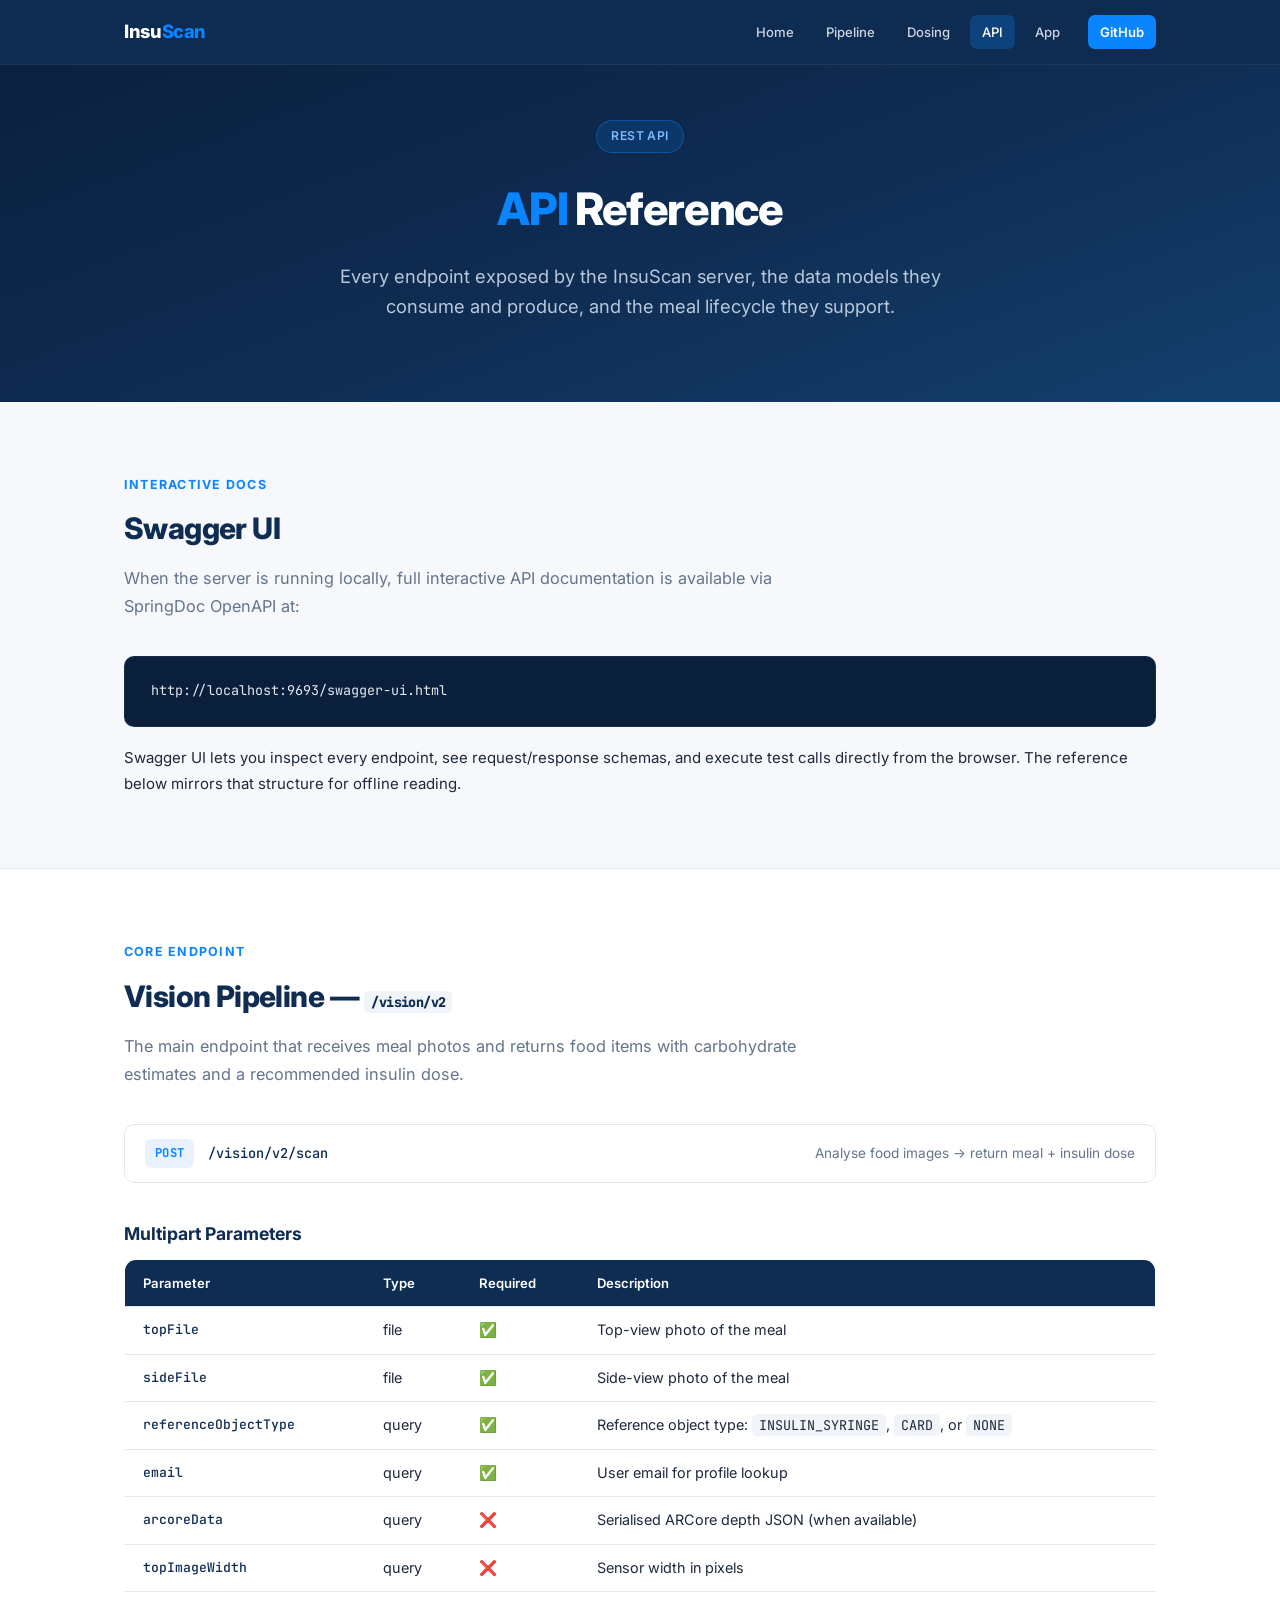
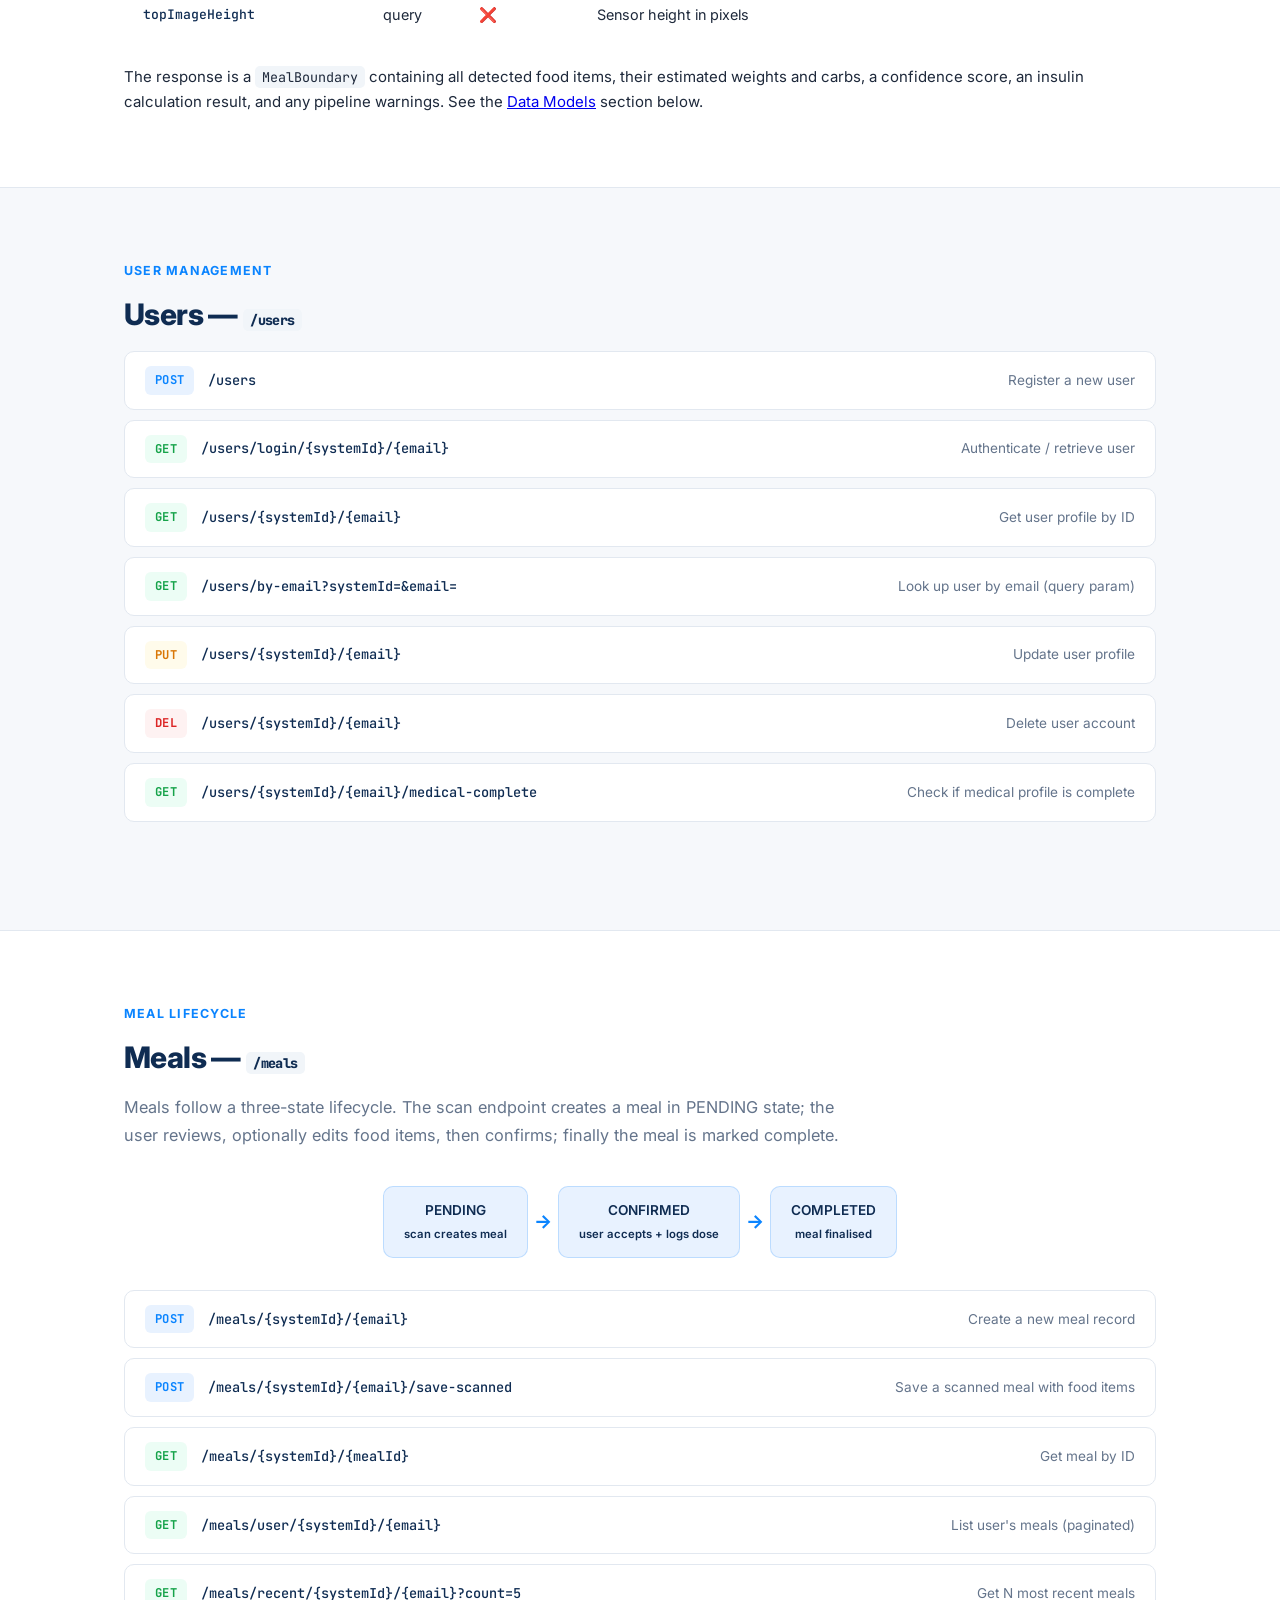
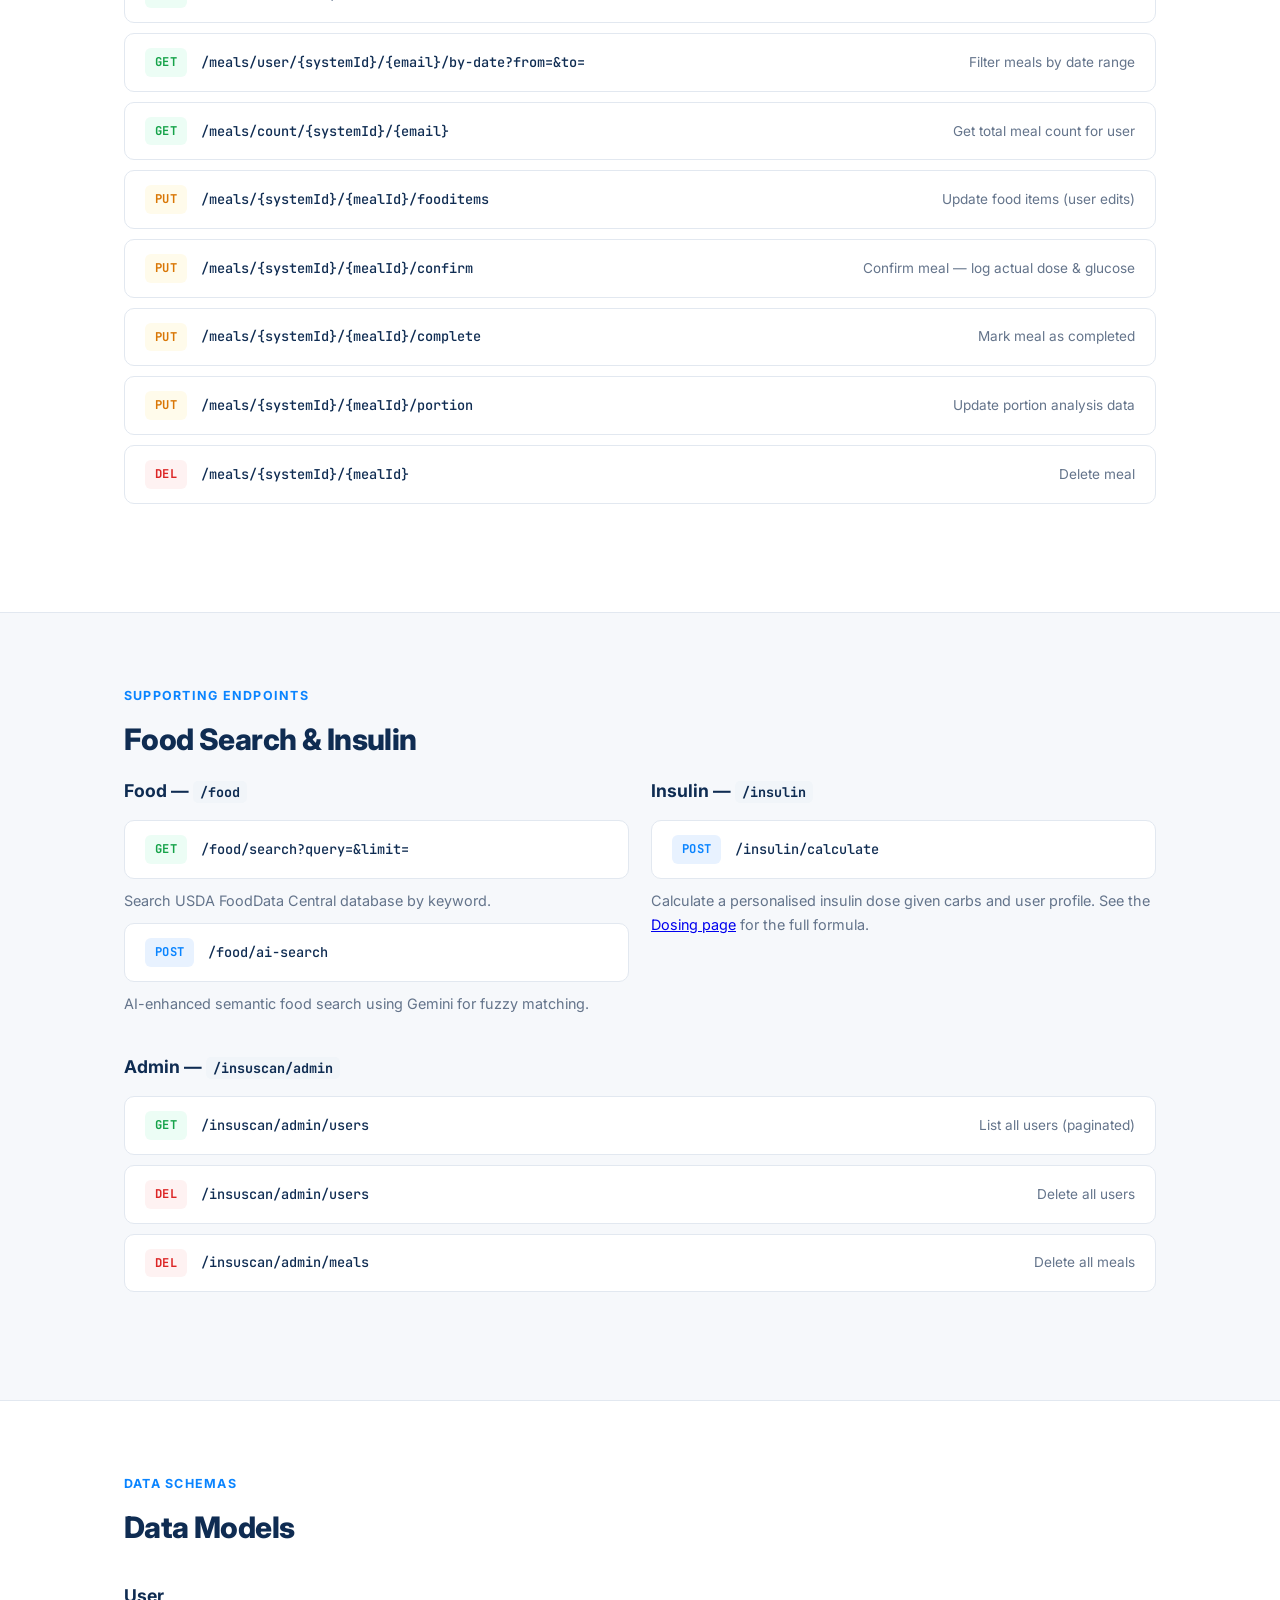
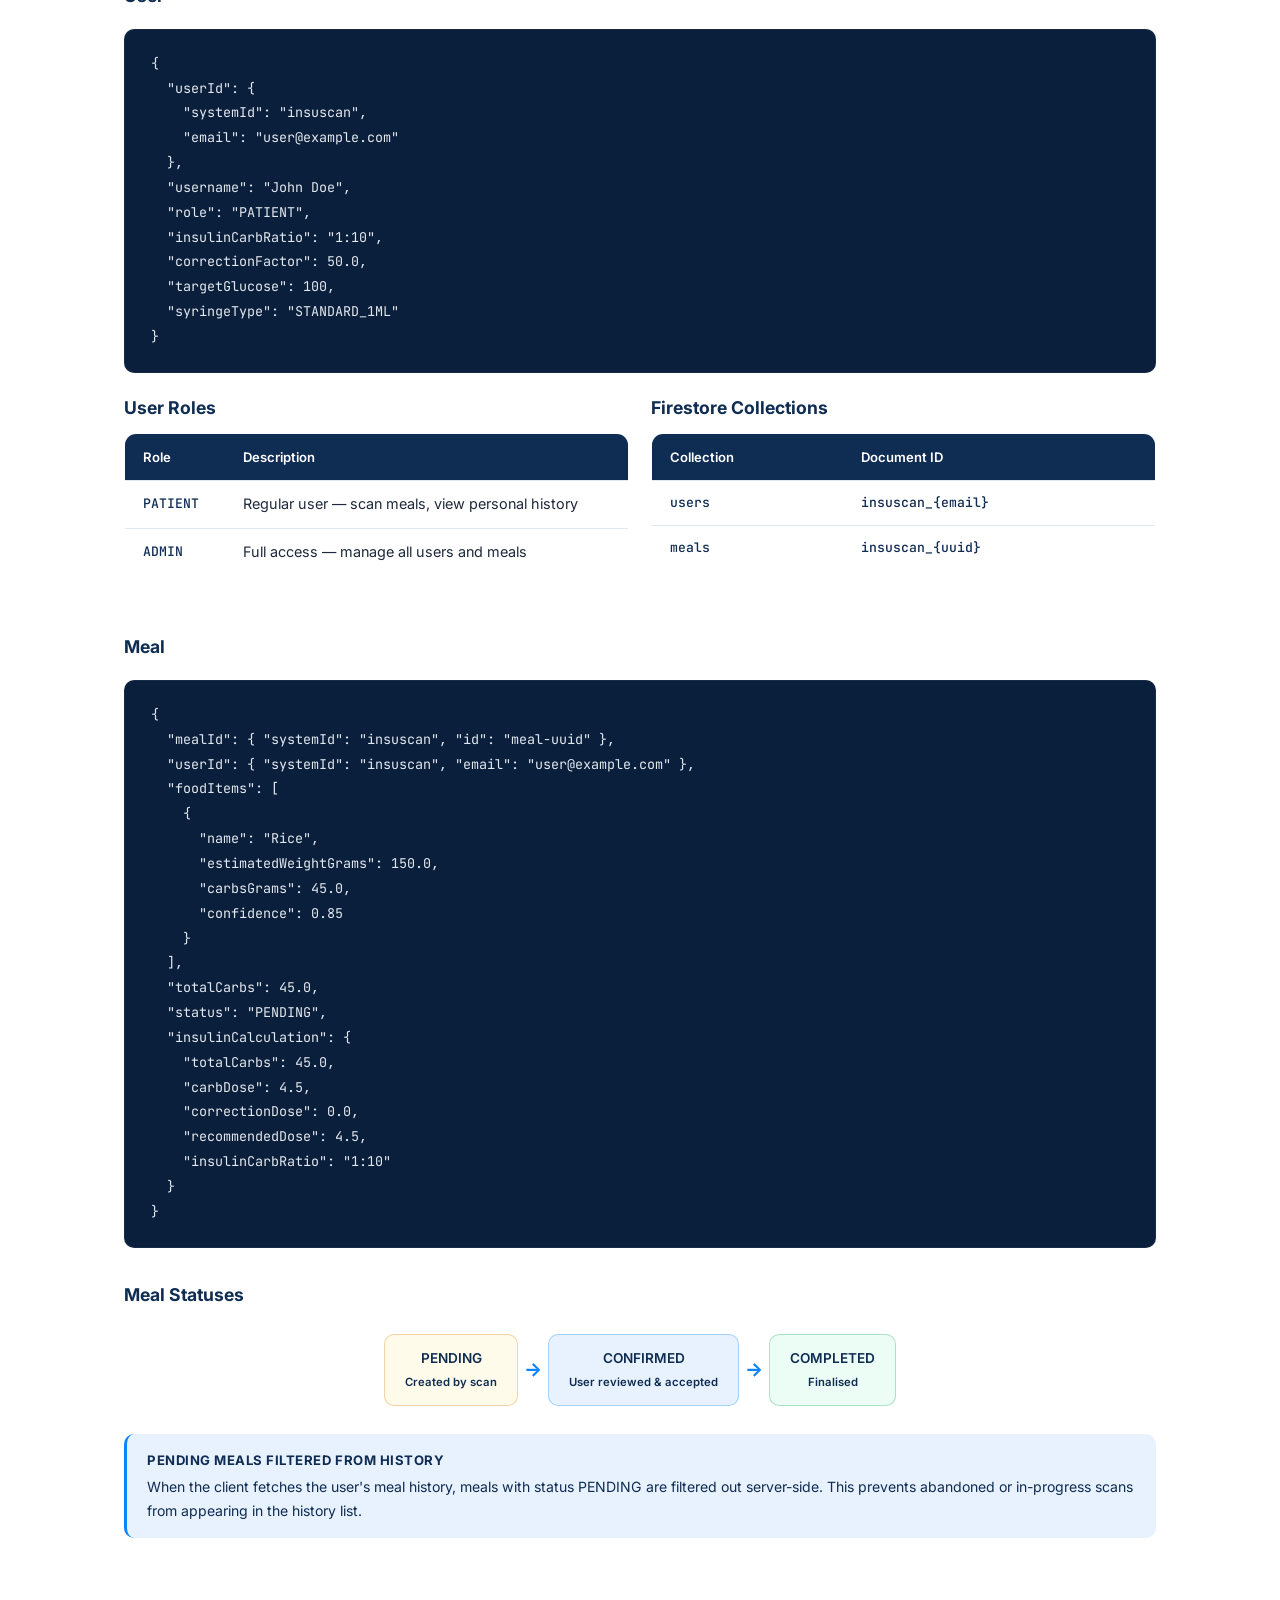
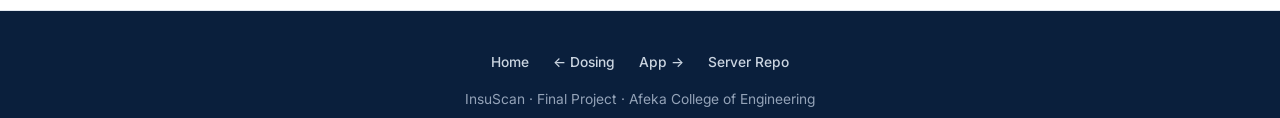
==== docs/api.html @ d66cf02f "Add files via upload" ====
<!DOCTYPE html>
<html lang="en">
<head>
<meta charset="UTF-8">
<meta name="viewport" content="width=device-width, initial-scale=1.0">
<title>API Reference — InsuScan Documentation</title>
<link rel="stylesheet" href="style.css">
</head>
<body>

<nav>
  <div class="nav-inner">
    <a class="brand" href="index.html">Insu<span>Scan</span></a>
    <div class="nav-links">
      <a href="index.html">Home</a>
      <a href="pipeline.html">Pipeline</a>
      <a href="insulin.html">Dosing</a>
      <a href="api.html" class="active">API</a>
      <a href="client.html">App</a>
      <a class="gh" href="https://github.com/NimiB2/insuscan-server" target="_blank">GitHub</a>
    </div>
  </div>
</nav>

<header class="page-header compact">
  <div class="container">
    <div class="badge">REST API</div>
    <h1><span>API</span> Reference</h1>
    <p class="tagline">Every endpoint exposed by the InsuScan server, the data models they consume and produce, and the meal lifecycle they support.</p>
  </div>
</header>

<!-- Interactive Docs -->
<section>
  <div class="container">
    <div class="section-label">Interactive Docs</div>
    <h2>Swagger UI</h2>
    <p class="section-intro">
      When the server is running locally, full interactive API documentation is available via SpringDoc OpenAPI at:
    </p>
    <pre><code>http://localhost:9693/swagger-ui.html</code></pre>
    <p style="margin-top:16px">
      Swagger UI lets you inspect every endpoint, see request/response schemas, and execute test calls directly from the browser. The reference below mirrors that structure for offline reading.
    </p>
  </div>
</section>

<!-- Vision Pipeline -->
<section class="alt">
  <div class="container">
    <div class="section-label">Core Endpoint</div>
    <h2>Vision Pipeline — <code>/vision/v2</code></h2>
    <p class="section-intro">
      The main endpoint that receives meal photos and returns food items with carbohydrate estimates and a recommended insulin dose.
    </p>

    <div class="endpoint-group">
      <div class="endpoint">
        <span class="method post">POST</span>
        <span class="path">/vision/v2/scan</span>
        <span class="desc">Analyse food images → return meal + insulin dose</span>
      </div>
    </div>

    <h3 style="margin-top:24px">Multipart Parameters</h3>
    <table>
      <tr><th>Parameter</th><th>Type</th><th>Required</th><th>Description</th></tr>
      <tr><td class="mono">topFile</td><td>file</td><td>✅</td><td>Top-view photo of the meal</td></tr>
      <tr><td class="mono">sideFile</td><td>file</td><td>✅</td><td>Side-view photo of the meal</td></tr>
      <tr><td class="mono">referenceObjectType</td><td>query</td><td>✅</td><td>Reference object type: <code>INSULIN_SYRINGE</code>, <code>CARD</code>, or <code>NONE</code></td></tr>
      <tr><td class="mono">email</td><td>query</td><td>✅</td><td>User email for profile lookup</td></tr>
      <tr><td class="mono">arcoreData</td><td>query</td><td>❌</td><td>Serialised ARCore depth JSON (when available)</td></tr>
      <tr><td class="mono">topImageWidth</td><td>query</td><td>❌</td><td>Sensor width in pixels</td></tr>
      <tr><td class="mono">topImageHeight</td><td>query</td><td>❌</td><td>Sensor height in pixels</td></tr>
    </table>

    <p style="margin-top:16px">
      The response is a <code>MealBoundary</code> containing all detected food items, their estimated weights and carbs, a confidence score, an insulin calculation result, and any pipeline warnings. See the <a href="#models">Data Models</a> section below.
    </p>
  </div>
</section>

<!-- Users -->
<section>
  <div class="container">
    <div class="section-label">User Management</div>
    <h2>Users — <code>/users</code></h2>

    <div class="endpoint-group">
      <div class="endpoint">
        <span class="method post">POST</span>
        <span class="path">/users</span>
        <span class="desc">Register a new user</span>
      </div>
      <div class="endpoint">
        <span class="method get">GET</span>
        <span class="path">/users/login/{systemId}/{email}</span>
        <span class="desc">Authenticate / retrieve user</span>
      </div>
      <div class="endpoint">
        <span class="method get">GET</span>
        <span class="path">/users/{systemId}/{email}</span>
        <span class="desc">Get user profile by ID</span>
      </div>
      <div class="endpoint">
        <span class="method get">GET</span>
        <span class="path">/users/by-email?systemId=&amp;email=</span>
        <span class="desc">Look up user by email (query param)</span>
      </div>
      <div class="endpoint">
        <span class="method put">PUT</span>
        <span class="path">/users/{systemId}/{email}</span>
        <span class="desc">Update user profile</span>
      </div>
      <div class="endpoint">
        <span class="method del">DEL</span>
        <span class="path">/users/{systemId}/{email}</span>
        <span class="desc">Delete user account</span>
      </div>
      <div class="endpoint">
        <span class="method get">GET</span>
        <span class="path">/users/{systemId}/{email}/medical-complete</span>
        <span class="desc">Check if medical profile is complete</span>
      </div>
    </div>
  </div>
</section>

<!-- Meals -->
<section class="alt">
  <div class="container">
    <div class="section-label">Meal Lifecycle</div>
    <h2>Meals — <code>/meals</code></h2>
    <p class="section-intro">
      Meals follow a three-state lifecycle. The scan endpoint creates a meal in PENDING state; the user reviews, optionally edits food items, then confirms; finally the meal is marked complete.
    </p>

    <div class="flow-steps" style="margin-bottom:32px">
      <div class="flow-step">PENDING<br><small>scan creates meal</small></div>
      <div class="flow-arrow">→</div>
      <div class="flow-step">CONFIRMED<br><small>user accepts + logs dose</small></div>
      <div class="flow-arrow">→</div>
      <div class="flow-step">COMPLETED<br><small>meal finalised</small></div>
    </div>

    <div class="endpoint-group">
      <div class="endpoint">
        <span class="method post">POST</span>
        <span class="path">/meals/{systemId}/{email}</span>
        <span class="desc">Create a new meal record</span>
      </div>
      <div class="endpoint">
        <span class="method post">POST</span>
        <span class="path">/meals/{systemId}/{email}/save-scanned</span>
        <span class="desc">Save a scanned meal with food items</span>
      </div>
      <div class="endpoint">
        <span class="method get">GET</span>
        <span class="path">/meals/{systemId}/{mealId}</span>
        <span class="desc">Get meal by ID</span>
      </div>
      <div class="endpoint">
        <span class="method get">GET</span>
        <span class="path">/meals/user/{systemId}/{email}</span>
        <span class="desc">List user's meals (paginated)</span>
      </div>
      <div class="endpoint">
        <span class="method get">GET</span>
        <span class="path">/meals/recent/{systemId}/{email}?count=5</span>
        <span class="desc">Get N most recent meals</span>
      </div>
      <div class="endpoint">
        <span class="method get">GET</span>
        <span class="path">/meals/user/{systemId}/{email}/by-date?from=&amp;to=</span>
        <span class="desc">Filter meals by date range</span>
      </div>
      <div class="endpoint">
        <span class="method get">GET</span>
        <span class="path">/meals/count/{systemId}/{email}</span>
        <span class="desc">Get total meal count for user</span>
      </div>
      <div class="endpoint">
        <span class="method put">PUT</span>
        <span class="path">/meals/{systemId}/{mealId}/fooditems</span>
        <span class="desc">Update food items (user edits)</span>
      </div>
      <div class="endpoint">
        <span class="method put">PUT</span>
        <span class="path">/meals/{systemId}/{mealId}/confirm</span>
        <span class="desc">Confirm meal — log actual dose &amp; glucose</span>
      </div>
      <div class="endpoint">
        <span class="method put">PUT</span>
        <span class="path">/meals/{systemId}/{mealId}/complete</span>
        <span class="desc">Mark meal as completed</span>
      </div>
      <div class="endpoint">
        <span class="method put">PUT</span>
        <span class="path">/meals/{systemId}/{mealId}/portion</span>
        <span class="desc">Update portion analysis data</span>
      </div>
      <div class="endpoint">
        <span class="method del">DEL</span>
        <span class="path">/meals/{systemId}/{mealId}</span>
        <span class="desc">Delete meal</span>
      </div>
    </div>
  </div>
</section>

<!-- Food & Insulin -->
<section>
  <div class="container">
    <div class="section-label">Supporting Endpoints</div>
    <h2>Food Search &amp; Insulin</h2>

    <div class="two-col">
      <div>
        <h3 style="margin-bottom:14px">Food — <code>/food</code></h3>
        <div class="endpoint">
          <span class="method get">GET</span>
          <span class="path">/food/search?query=&amp;limit=</span>
        </div>
        <p style="margin-top:8px;color:var(--muted);font-size:.9rem">Search USDA FoodData Central database by keyword.</p>
        <div class="endpoint" style="margin-top:10px">
          <span class="method post">POST</span>
          <span class="path">/food/ai-search</span>
        </div>
        <p style="margin-top:8px;color:var(--muted);font-size:.9rem">AI-enhanced semantic food search using Gemini for fuzzy matching.</p>
      </div>
      <div>
        <h3 style="margin-bottom:14px">Insulin — <code>/insulin</code></h3>
        <div class="endpoint">
          <span class="method post">POST</span>
          <span class="path">/insulin/calculate</span>
        </div>
        <p style="margin-top:8px;color:var(--muted);font-size:.9rem">Calculate a personalised insulin dose given carbs and user profile. See the <a href="insulin.html">Dosing page</a> for the full formula.</p>
      </div>
    </div>

    <h3 style="margin-top:36px;margin-bottom:14px">Admin — <code>/insuscan/admin</code></h3>
    <div class="endpoint-group">
      <div class="endpoint">
        <span class="method get">GET</span>
        <span class="path">/insuscan/admin/users</span>
        <span class="desc">List all users (paginated)</span>
      </div>
      <div class="endpoint">
        <span class="method del">DEL</span>
        <span class="path">/insuscan/admin/users</span>
        <span class="desc">Delete all users</span>
      </div>
      <div class="endpoint">
        <span class="method del">DEL</span>
        <span class="path">/insuscan/admin/meals</span>
        <span class="desc">Delete all meals</span>
      </div>
    </div>
  </div>
</section>

<!-- Data Models -->
<section id="models" class="alt">
  <div class="container">
    <div class="section-label">Data Schemas</div>
    <h2>Data Models</h2>

    <h3 style="margin-top:28px">User</h3>
    <pre><code>{
  "userId": {
    "systemId": "insuscan",
    "email": "user@example.com"
  },
  "username": "John Doe",
  "role": "PATIENT",
  "insulinCarbRatio": "1:10",
  "correctionFactor": 50.0,
  "targetGlucose": 100,
  "syringeType": "STANDARD_1ML"
}</code></pre>

    <div class="two-col" style="margin-top:20px">
      <div>
        <h3>User Roles</h3>
        <table>
          <tr><th>Role</th><th>Description</th></tr>
          <tr><td class="mono">PATIENT</td><td>Regular user — scan meals, view personal history</td></tr>
          <tr><td class="mono">ADMIN</td><td>Full access — manage all users and meals</td></tr>
        </table>
      </div>
      <div>
        <h3>Firestore Collections</h3>
        <table>
          <tr><th>Collection</th><th>Document ID</th></tr>
          <tr><td class="mono">users</td><td class="mono">insuscan_{email}</td></tr>
          <tr><td class="mono">meals</td><td class="mono">insuscan_{uuid}</td></tr>
        </table>
      </div>
    </div>

    <h3 style="margin-top:32px">Meal</h3>
    <pre><code>{
  "mealId": { "systemId": "insuscan", "id": "meal-uuid" },
  "userId": { "systemId": "insuscan", "email": "user@example.com" },
  "foodItems": [
    {
      "name": "Rice",
      "estimatedWeightGrams": 150.0,
      "carbsGrams": 45.0,
      "confidence": 0.85
    }
  ],
  "totalCarbs": 45.0,
  "status": "PENDING",
  "insulinCalculation": {
    "totalCarbs": 45.0,
    "carbDose": 4.5,
    "correctionDose": 0.0,
    "recommendedDose": 4.5,
    "insulinCarbRatio": "1:10"
  }
}</code></pre>

    <h3 style="margin-top:32px">Meal Statuses</h3>
    <div class="flow-steps">
      <div class="flow-step" style="background:var(--amber-soft);border-color:rgba(217,119,6,.3)">PENDING<br><small>Created by scan</small></div>
      <div class="flow-arrow">→</div>
      <div class="flow-step" style="background:var(--accent-soft);border-color:rgba(10,132,255,.3)">CONFIRMED<br><small>User reviewed &amp; accepted</small></div>
      <div class="flow-arrow">→</div>
      <div class="flow-step" style="background:var(--green-soft);border-color:rgba(22,163,74,.3)">COMPLETED<br><small>Finalised</small></div>
    </div>

    <div class="detail-box insight" style="margin-top:28px">
      <strong>PENDING MEALS FILTERED FROM HISTORY</strong>
      When the client fetches the user's meal history, meals with status PENDING are filtered out server-side. This prevents abandoned or in-progress scans from appearing in the history list.
    </div>
  </div>
</section>

<footer>
  <div class="container">
    <div class="footer-links">
      <a href="index.html">Home</a>
      <a href="insulin.html">← Dosing</a>
      <a href="client.html">App →</a>
      <a href="https://github.com/NimiB2/insuscan-server" target="_blank">Server Repo</a>
    </div>
    <p>InsuScan · Final Project · Afeka College of Engineering</p>
  </div>
</footer>

</body>
</html>
---- docs/style.css ----
@import url('https://fonts.googleapis.com/css2?family=Inter:wght@400;500;600;700;800&family=JetBrains+Mono:wght@400;500&display=swap');

:root {
  --navy: #0F2C52;
  --navy-dark: #0A1F3C;
  --navy-mid: #14406E;
  --accent: #0A84FF;
  --accent-hover: #0070E0;
  --accent-soft: #E8F2FF;
  --bg: #F6F8FB;
  --surface: #FFFFFF;
  --text: #1E293B;
  --muted: #64748B;
  --border: #E2E8F0;
  --green: #16A34A;
  --green-soft: #ECFDF5;
  --amber: #D97706;
  --amber-soft: #FFFBEB;
  --red: #DC2626;
  --red-soft: #FEF2F2;
  --code-bg: #F1F5F9;
  --radius: 14px;
  --radius-sm: 10px;
  --shadow: 0 2px 10px rgba(15,44,82,.04);
  --shadow-lg: 0 20px 50px rgba(15,44,82,.12);
}

* { margin: 0; padding: 0; box-sizing: border-box; }
html { scroll-behavior: smooth; scroll-padding-top: 80px; }
body {
  font-family: 'Inter', system-ui, sans-serif;
  background: var(--bg);
  color: var(--text);
  line-height: 1.7;
  font-size: 15px;
}

.container { max-width: 1080px; margin: 0 auto; padding: 0 24px; }

/* ── Navigation ──────────────────────────────────────────── */

nav {
  position: fixed; top: 0; left: 0; right: 0;
  background: rgba(15,44,82,.97);
  backdrop-filter: blur(10px);
  z-index: 100;
  border-bottom: 1px solid rgba(255,255,255,.06);
}
.nav-inner {
  max-width: 1080px; margin: 0 auto; padding: 0 24px;
  height: 64px; display: flex; align-items: center; justify-content: space-between;
}
.brand { color: #fff; font-weight: 800; font-size: 1.15rem; text-decoration: none; letter-spacing: -.02em; }
.brand span { color: var(--accent); }
.nav-links { display: flex; gap: 8px; align-items: center; flex-wrap: wrap; }
.nav-links a {
  color: #CBD5E1; text-decoration: none; font-size: .82rem; font-weight: 500;
  padding: 6px 12px; border-radius: 7px; transition: all .2s;
}
.nav-links a:hover { color: #fff; background: rgba(255,255,255,.08); }
.nav-links a.active { color: #fff; background: rgba(10,132,255,.25); }
.nav-links a.gh {
  background: var(--accent); color: #fff; font-weight: 600;
  margin-left: 8px;
}
.nav-links a.gh:hover { background: var(--accent-hover); }

/* ── Page Header ─────────────────────────────────────────── */

.page-header {
  background: linear-gradient(160deg, var(--navy-dark) 0%, var(--navy) 55%, var(--navy-mid) 100%);
  color: #fff; padding: 130px 0 70px; text-align: center;
}
.page-header.compact { padding: 120px 0 50px; }
.badge {
  display: inline-block; background: rgba(10,132,255,.15);
  border: 1px solid rgba(10,132,255,.4); color: #7CB9FF;
  font-size: .76rem; font-weight: 600; padding: 5px 14px;
  border-radius: 999px; margin-bottom: 18px;
  letter-spacing: .04em; text-transform: uppercase;
}
.page-header h1 {
  font-size: 2.8rem; font-weight: 800; letter-spacing: -.03em; margin-bottom: 14px;
}
.page-header h1 span { color: var(--accent); }
.page-header .tagline {
  font-size: 1.15rem; color: #B8C7DB; max-width: 660px;
  margin: 0 auto 30px; font-weight: 400; line-height: 1.65;
}
.hero-actions { display: flex; gap: 12px; justify-content: center; flex-wrap: wrap; }
.btn {
  display: inline-flex; align-items: center; gap: 8px;
  padding: 12px 24px; border-radius: var(--radius-sm);
  font-weight: 600; font-size: .92rem; text-decoration: none; transition: all .2s;
}
.btn-primary { background: var(--accent); color: #fff; }
.btn-primary:hover { background: var(--accent-hover); transform: translateY(-1px); }
.btn-outline { border: 1.5px solid rgba(255,255,255,.3); color: #fff; }
.btn-outline:hover { background: rgba(255,255,255,.08); border-color: #fff; }
.btn-sm { padding: 8px 16px; font-size: .85rem; }

/* ── Sections ────────────────────────────────────────────── */

section { padding: 72px 0; }
section.alt {
  background: var(--surface);
  border-top: 1px solid var(--border);
  border-bottom: 1px solid var(--border);
}
.section-label {
  color: var(--accent); font-weight: 700; font-size: .78rem;
  text-transform: uppercase; letter-spacing: .1em; margin-bottom: 8px;
}
h2 {
  font-size: 1.85rem; font-weight: 800; letter-spacing: -.02em;
  margin-bottom: 12px; color: var(--navy);
}
h3 { font-size: 1.1rem; font-weight: 700; color: var(--navy); margin-bottom: 10px; }
.section-intro {
  color: var(--muted); max-width: 720px; margin-bottom: 36px;
  font-size: 1.02rem; line-height: 1.7;
}
p + p { margin-top: 14px; }

/* ── Cards & Grid ────────────────────────────────────────── */

.card {
  background: var(--surface); border: 1px solid var(--border);
  border-radius: var(--radius); padding: 28px; box-shadow: var(--shadow);
}
.alt .card { background: var(--bg); }
.card h3 { display: flex; align-items: center; gap: 10px; }
.card p { color: var(--muted); font-size: .93rem; }
.icon-dot {
  width: 34px; height: 34px; border-radius: 9px;
  background: var(--accent-soft); color: var(--accent);
  display: inline-flex; align-items: center; justify-content: center;
  font-size: 1rem; flex-shrink: 0;
}
.two-col { display: grid; grid-template-columns: 1fr 1fr; gap: 22px; }
.grid-3 { display: grid; grid-template-columns: repeat(3, 1fr); gap: 20px; }

/* ── Diagrams & Images ───────────────────────────────────── */

.diagram {
  width: 100%; border-radius: var(--radius); border: 1px solid var(--border);
  box-shadow: var(--shadow-lg); background: #fff; display: block; margin-bottom: 36px;
}
.video-wrap {
  position: relative; padding-bottom: 56.25%; height: 0;
  border-radius: 16px; overflow: hidden;
  box-shadow: var(--shadow-lg); border: 1px solid var(--border);
}
.video-wrap iframe { position: absolute; inset: 0; width: 100%; height: 100%; border: 0; }

/* ── Deep-dive Stage Cards ───────────────────────────────── */

.stage-deep {
  border: 1px solid var(--border); border-radius: var(--radius);
  padding: 32px; background: var(--surface); margin-bottom: 24px;
}
.stage-deep .stage-head {
  display: flex; align-items: center; gap: 16px; margin-bottom: 16px;
}
.stage-num {
  width: 38px; height: 38px; border-radius: 50%;
  background: var(--navy); color: #fff; font-weight: 700; font-size: .9rem;
  display: flex; align-items: center; justify-content: center; flex-shrink: 0;
}
.stage-deep h3 { margin-bottom: 0; font-size: 1.15rem; }
.stage-deep .subtitle { color: var(--muted); font-size: .88rem; margin-top: 2px; }
.stage-deep .body { color: var(--text); font-size: .94rem; line-height: 1.75; }
.stage-deep .body p + p { margin-top: 12px; }

.detail-box {
  margin-top: 16px; padding: 16px 20px; border-radius: var(--radius-sm);
  font-size: .88rem; line-height: 1.65;
}
.detail-box.insight { background: var(--accent-soft); border-left: 3px solid var(--accent); color: var(--navy); }
.detail-box.warning { background: var(--amber-soft); border-left: 3px solid var(--amber); color: #92400E; }
.detail-box.danger  { background: var(--red-soft); border-left: 3px solid var(--red); color: #991B1B; }
.detail-box.success { background: var(--green-soft); border-left: 3px solid var(--green); color: #166534; }
.detail-box strong { display: block; margin-bottom: 4px; font-size: .82rem; letter-spacing: .04em; }

/* ── Tables ──────────────────────────────────────────────── */

table {
  width: 100%; border-collapse: collapse; background: var(--surface);
  border-radius: 12px; overflow: hidden; border: 1px solid var(--border);
  font-size: .9rem; margin-bottom: 24px;
}
th {
  background: var(--navy); color: #fff; text-align: left;
  padding: 12px 18px; font-weight: 600; font-size: .82rem;
}
td { padding: 11px 18px; border-top: 1px solid var(--border); }
td.mono {
  font-family: 'JetBrains Mono', monospace; font-size: .82rem;
  color: var(--navy); font-weight: 500;
}

/* ── Code / Inline ───────────────────────────────────────── */

code {
  font-family: 'JetBrains Mono', monospace; font-size: .84rem;
  background: var(--code-bg); padding: 2px 7px; border-radius: 5px;
}
pre {
  background: var(--navy-dark); color: #E2E8F0; padding: 22px 26px;
  border-radius: var(--radius-sm); overflow-x: auto; font-size: .84rem;
  line-height: 1.7; margin: 18px 0; border: 1px solid rgba(255,255,255,.06);
}
pre code { background: none; padding: 0; color: inherit; }

/* ── Formula Card ────────────────────────────────────────── */

.formula-card {
  background: var(--navy); color: #fff; border-radius: var(--radius);
  padding: 32px 36px; margin: 24px 0;
}
.formula-card h4 { font-size: .9rem; color: #7CB9FF; margin-bottom: 16px; letter-spacing: .06em; }
.formula-line {
  font-family: 'JetBrains Mono', monospace; font-size: 1rem;
  margin-bottom: 10px; padding-left: 16px; border-left: 2px solid var(--accent);
  line-height: 1.7;
}
.formula-line .hl { color: var(--accent); }

/* ── Endpoint Cards ──────────────────────────────────────── */

.endpoint-group { margin-bottom: 36px; }
.endpoint-group h3 { margin-bottom: 16px; }
.endpoint {
  border: 1px solid var(--border); border-radius: var(--radius-sm);
  padding: 14px 20px; margin-bottom: 10px; background: var(--surface);
  display: flex; align-items: center; gap: 14px;
}
.method {
  font-family: 'JetBrains Mono', monospace; font-size: .76rem;
  font-weight: 700; padding: 4px 10px; border-radius: 6px;
  text-transform: uppercase; flex-shrink: 0; letter-spacing: .03em;
}
.method.get  { background: var(--green-soft); color: var(--green); }
.method.post { background: var(--accent-soft); color: var(--accent); }
.method.put  { background: var(--amber-soft); color: var(--amber); }
.method.del  { background: var(--red-soft); color: var(--red); }
.endpoint .path {
  font-family: 'JetBrains Mono', monospace; font-size: .85rem;
  color: var(--navy); font-weight: 500;
}
.endpoint .desc { color: var(--muted); font-size: .85rem; margin-left: auto; }

/* ── Repo Cards ──────────────────────────────────────────── */

.repo-cards { display: grid; grid-template-columns: 1fr 1fr; gap: 22px; }
.repo-card {
  background: var(--navy); border-radius: 16px; padding: 32px;
  color: #fff; text-decoration: none; transition: transform .2s, box-shadow .2s; display: block;
}
.repo-card:hover { transform: translateY(-4px); box-shadow: 0 18px 44px rgba(15,44,82,.3); }
.repo-card h3 { font-size: 1.2rem; font-weight: 700; margin-bottom: 8px; }
.repo-card p { color: #B8C7DB; font-size: .9rem; margin-bottom: 16px; }
.repo-card .link { color: var(--accent); font-weight: 600; font-size: .88rem; }

/* ── Flow Diagram (CSS-only) ─────────────────────────────── */

.flow-steps { display: flex; gap: 0; align-items: center; flex-wrap: wrap; justify-content: center; margin: 24px 0; }
.flow-step {
  background: var(--accent-soft); border: 1px solid rgba(10,132,255,.2);
  border-radius: var(--radius-sm); padding: 12px 20px;
  font-weight: 600; font-size: .85rem; color: var(--navy); text-align: center;
}
.flow-arrow { color: var(--accent); font-size: 1.2rem; padding: 0 6px; font-weight: 700; }

/* ── Footer ──────────────────────────────────────────────── */

footer {
  background: var(--navy-dark); color: #94A3B8;
  padding: 40px 0; text-align: center; font-size: .86rem;
}
footer a { color: #CBD5E1; text-decoration: none; font-weight: 500; }
footer a:hover { color: #fff; }
.footer-links { display: flex; gap: 24px; justify-content: center; margin-bottom: 14px; flex-wrap: wrap; }

/* ── Responsive ──────────────────────────────────────────── */

@media (max-width: 820px) {
  .nav-links a:not(.gh):not(.active) { display: none; }
  .page-header h1 { font-size: 2rem; }
  .page-header { padding: 120px 0 50px; }
  .two-col, .grid-3, .repo-cards { grid-template-columns: 1fr; }
  section { padding: 50px 0; }
  .endpoint { flex-wrap: wrap; }
  .endpoint .desc { margin-left: 0; margin-top: 6px; }
  .flow-steps { flex-direction: column; }
  .flow-arrow { transform: rotate(90deg); }
}
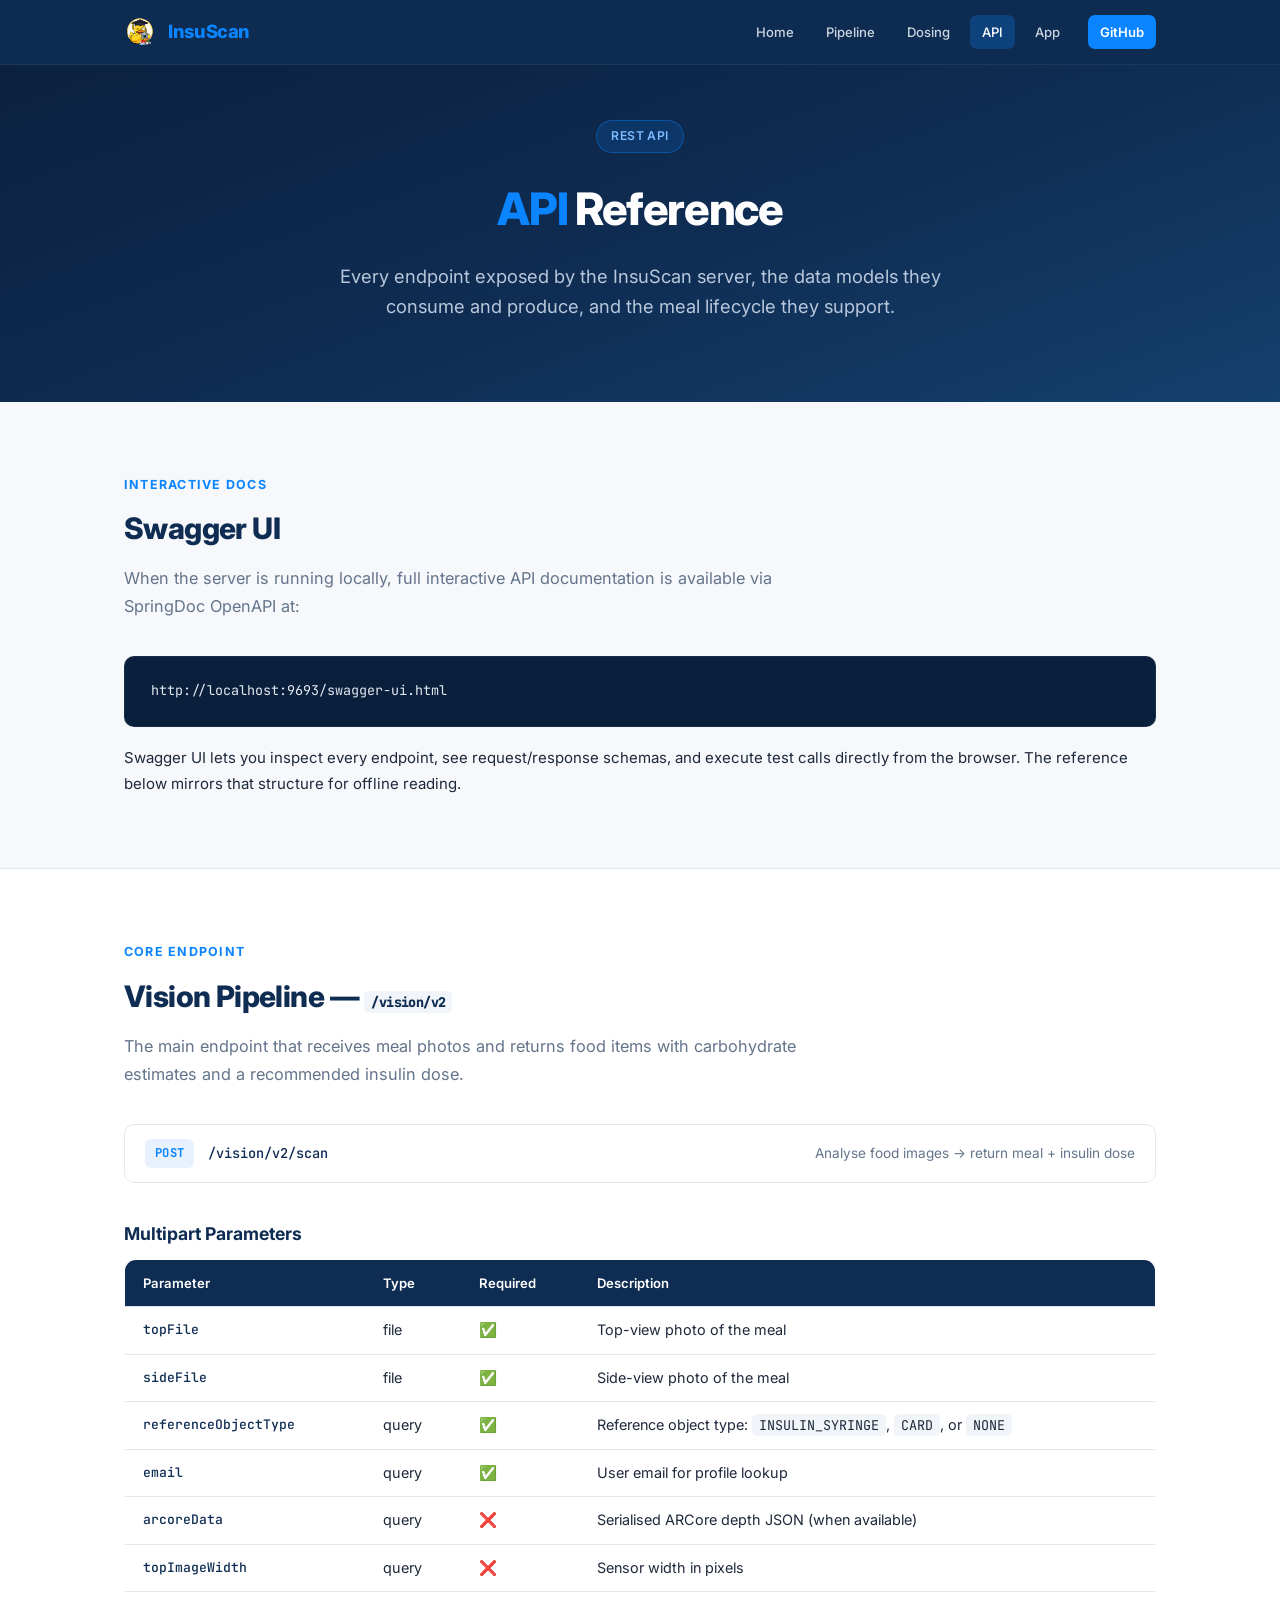
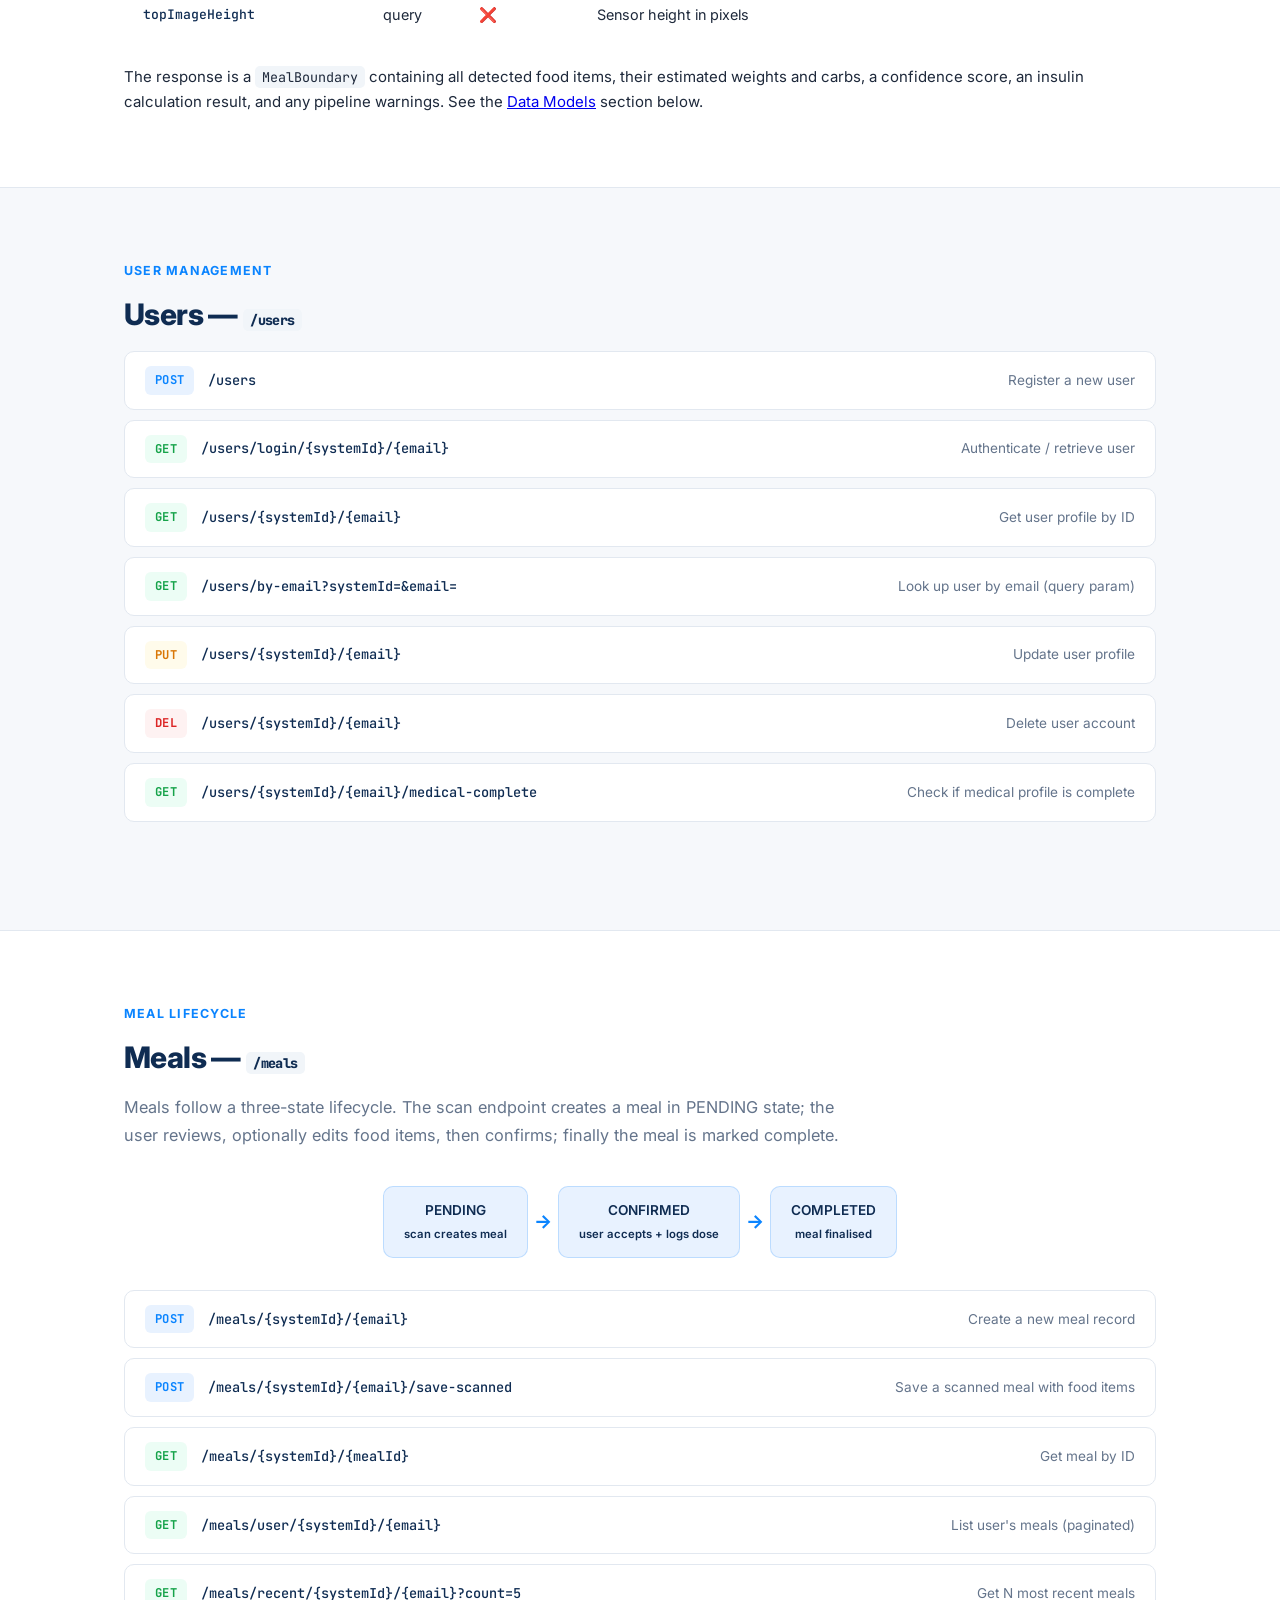
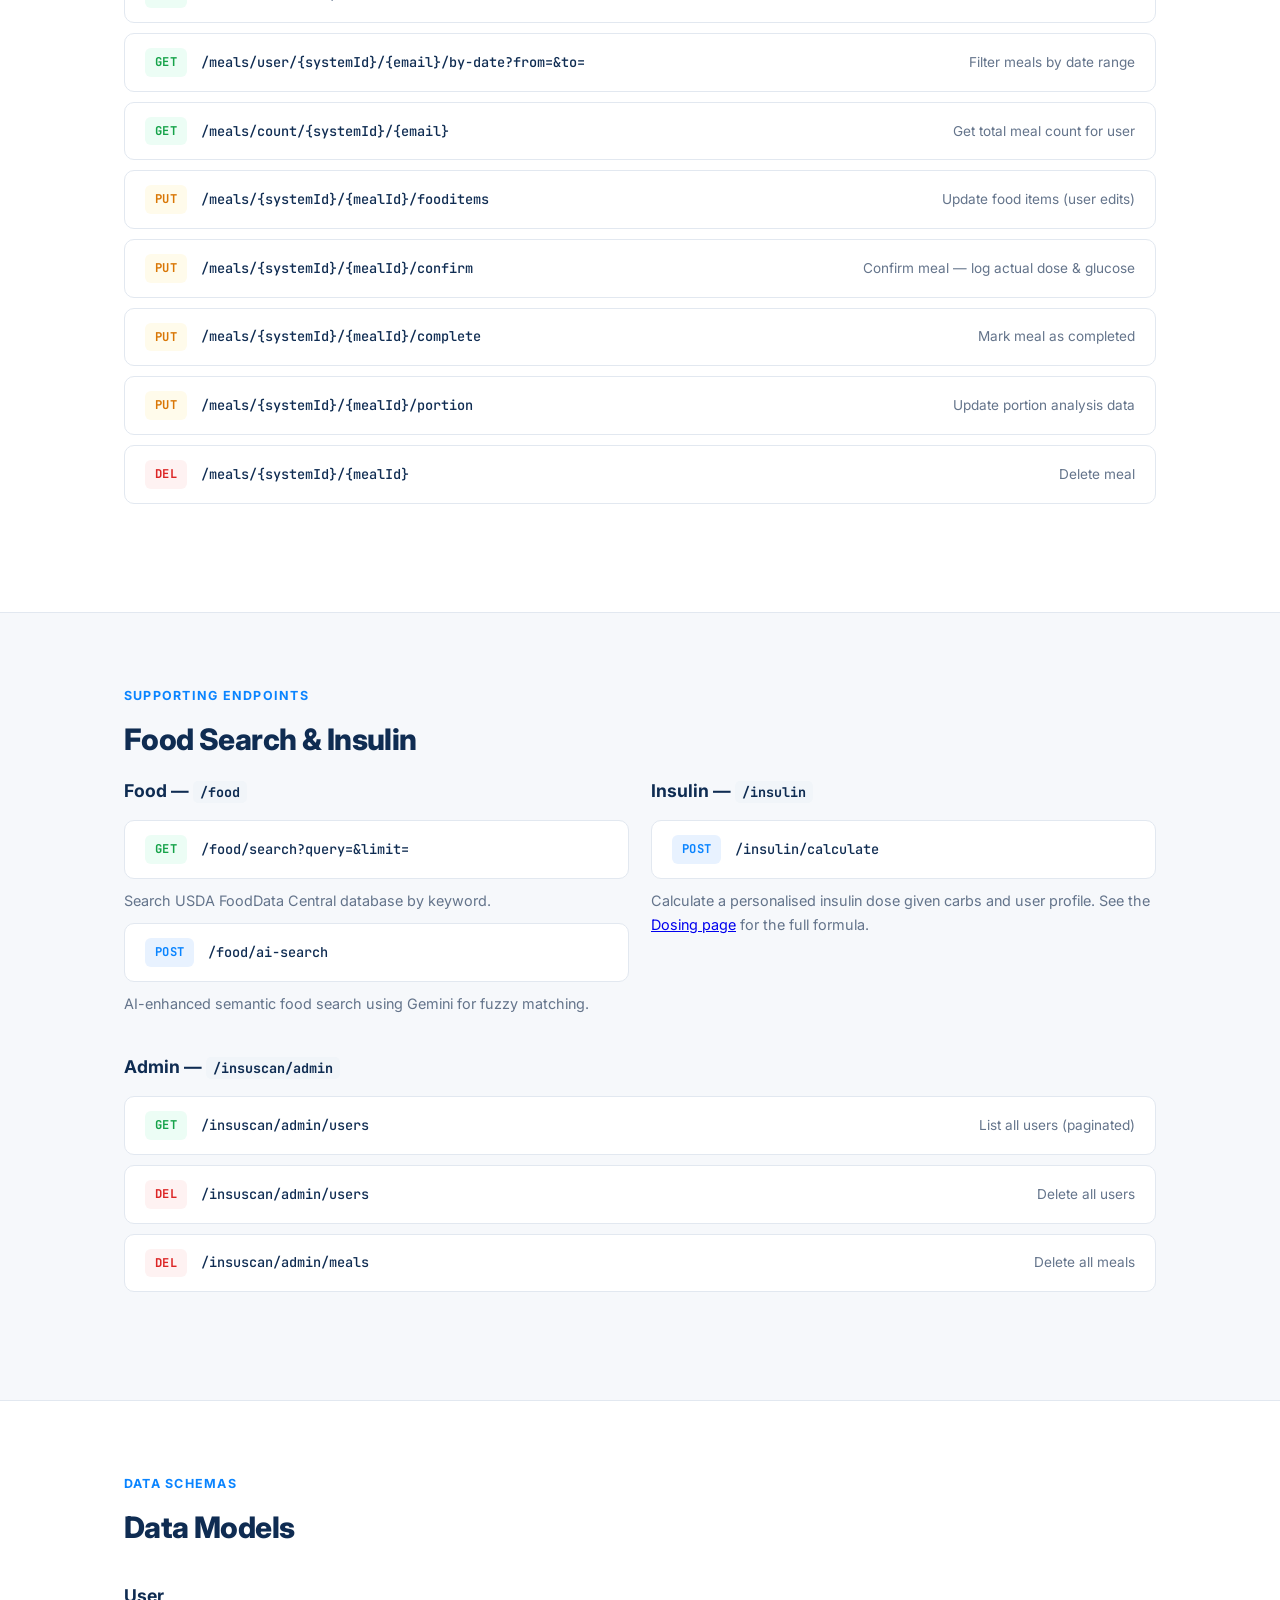
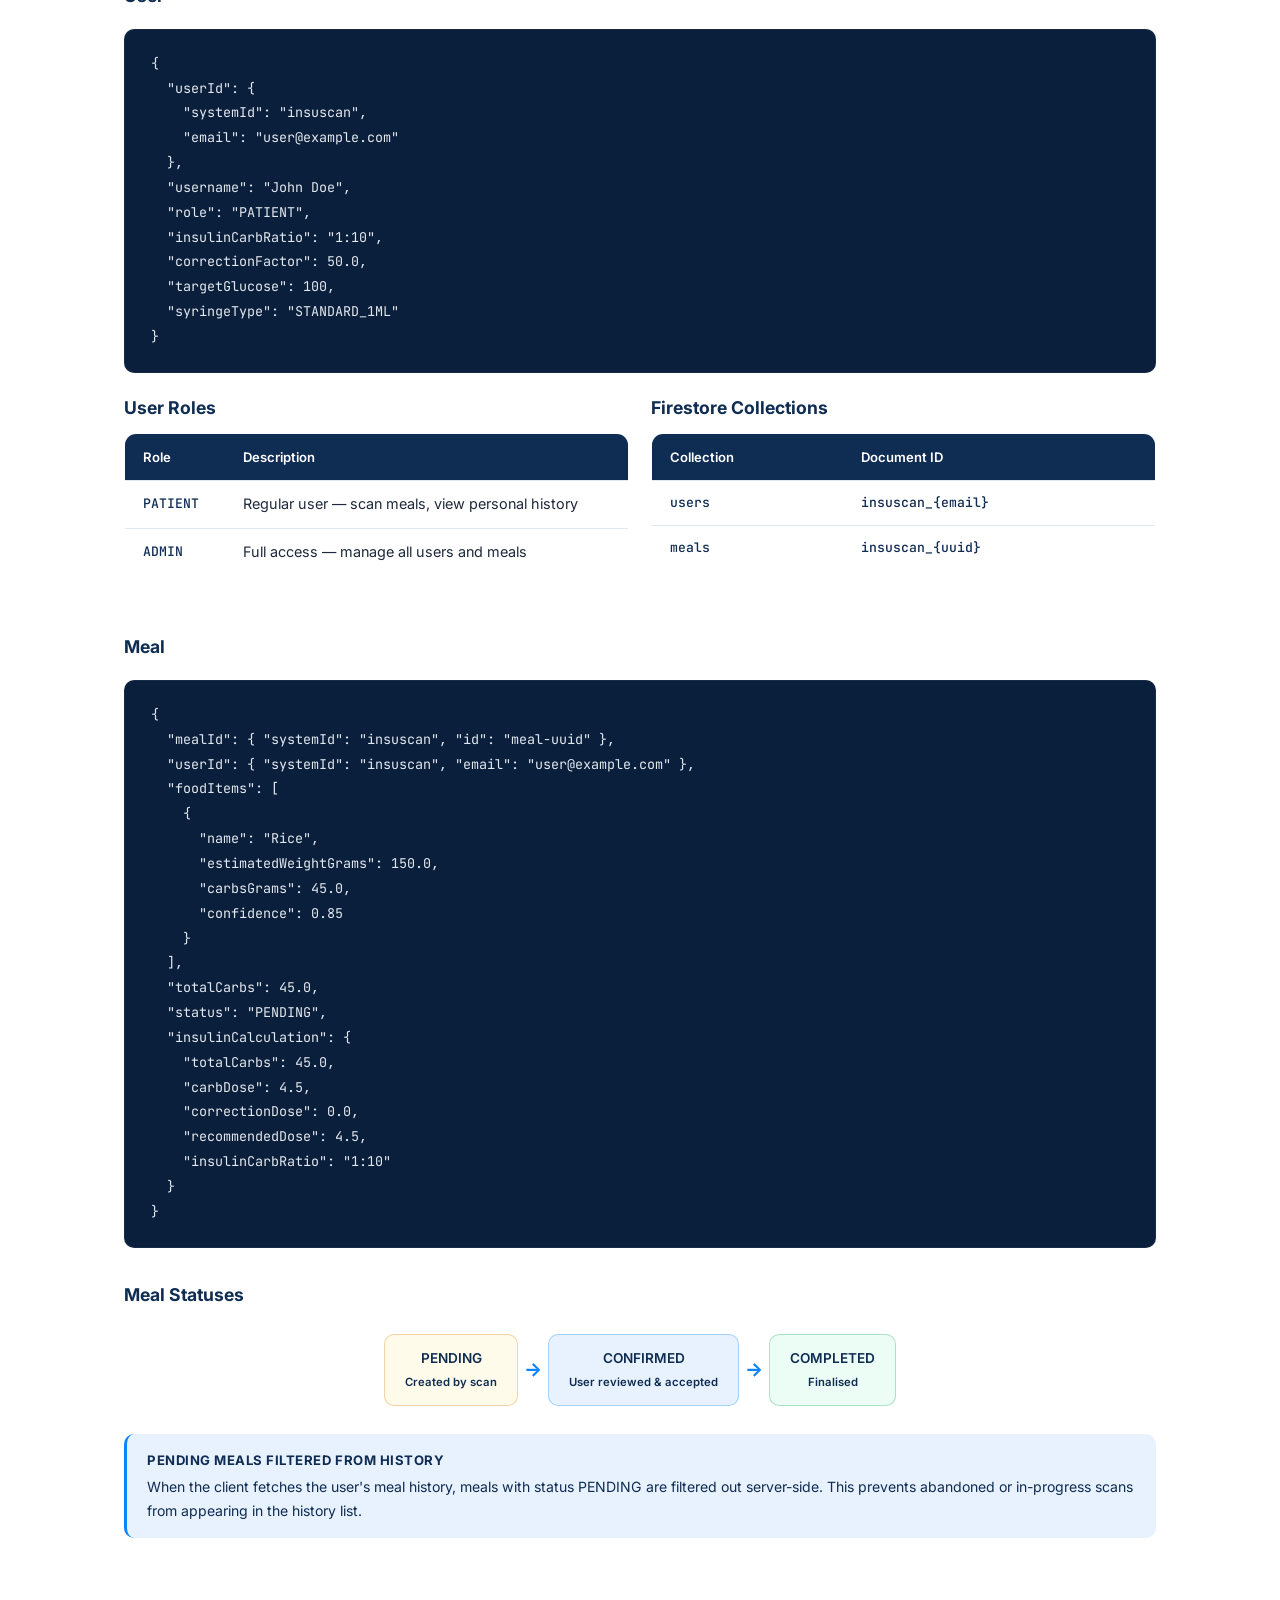
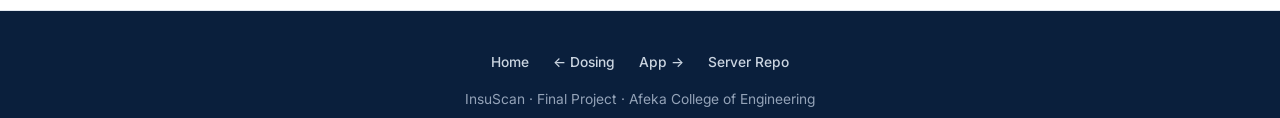
==== commit ef1249f4: "Enhance navigation with logo and brand text Updated navigation brand link to include logo and text." ====
--- a/docs/api.html
+++ b/docs/api.html
@@ -10,8 +10,18 @@
 
 <nav>
   <div class="nav-inner">
-    <a class="brand" href="index.html">Insu<span>Scan</span></a>
-    <div class="nav-links">
+<a class="brand" href="index.html">
+  <img
+    class="brand-logo"
+    src="images/insu_icon.svg"
+    alt="InsuScan logo"
+    width="32"
+    height="32"
+  >
+  <span class="brand-text">
+    Insu<span class="brand-accent">Scan</span>
+  </span>
+</a>    <div class="nav-links">
       <a href="index.html">Home</a>
       <a href="pipeline.html">Pipeline</a>
       <a href="insulin.html">Dosing</a>
--- a/docs/style.css
+++ b/docs/style.css
@@ -285,7 +285,6 @@
 /* ── Responsive ──────────────────────────────────────────── */
 
 @media (max-width: 820px) {
-  .nav-links a:not(.gh):not(.active) { display: none; }
   .page-header h1 { font-size: 2rem; }
   .page-header { padding: 120px 0 50px; }
   .two-col, .grid-3, .repo-cards { grid-template-columns: 1fr; }
@@ -295,3 +294,233 @@
   .flow-steps { flex-direction: column; }
   .flow-arrow { transform: rotate(90deg); }
 }
+
+/* Navigation logo */
+
+.brand {
+  display: inline-flex;
+  align-items: center;
+  gap: 12px;
+  white-space: nowrap;
+}
+
+.brand-logo {
+  display: block;
+  width: 32px !important;
+  height: 32px !important;
+  max-width: 32px;
+  max-height: 32px;
+  object-fit: contain;
+  flex-shrink: 0;
+}
+
+/* Navigation brand name */
+
+.brand-name {
+  color: #fff;
+  white-space: nowrap;
+}
+
+.brand-name .brand-accent {
+  color: var(--accent);
+}
+
+/* Hero logo */
+
+.hero-brand {
+  display: inline-flex;
+  align-items: center;
+  justify-content: center;
+  gap: 14px;
+  margin-bottom: 28px;
+}
+
+.hero-brand img {
+  display: block;
+  width: 70px;
+  height: 70px;
+  object-fit: contain;
+}
+
+.hero-brand-name {
+  color: #fff;
+  font-size: 2rem;
+  font-weight: 800;
+  letter-spacing: -0.03em;
+  white-space: nowrap;
+}
+
+.hero-brand-name span {
+  color: var(--accent);
+}
+
+@media (max-width: 600px) {
+  .hero-brand img {
+    width: 54px;
+    height: 54px;
+  }
+
+  .hero-brand-name {
+    font-size: 1.6rem;
+  }
+}
+
+/* Homepage hero layout */
+
+.hero-layout {
+  position: relative;
+  min-height: 430px;
+  display: flex;
+  align-items: center;
+  justify-content: center;
+}
+
+.hero-content {
+  width: 100%;
+  max-width: 820px;
+  margin: 0 auto;
+  text-align: center;
+}
+
+.hero-logo {
+  position: absolute;
+  left: -20px;
+  top: 50%;
+  transform: translateY(-50%);
+
+  width: 230px;
+  height: 230px;
+  object-fit: contain;
+}
+
+/* Tablet */
+
+@media (max-width: 1050px) {
+  .hero-logo {
+    left: 0;
+    width: 145px;
+    height: 145px;
+  }
+
+  .hero-content {
+    max-width: 700px;
+  }
+}
+
+/* Mobile */
+
+@media (max-width: 750px) {
+  .hero-layout {
+    min-height: auto;
+    flex-direction: column;
+  }
+
+  .hero-logo {
+    position: static;
+    transform: none;
+    width: 80px;
+    height: 80px;
+    margin-bottom: 18px;
+  }
+
+  .hero-content {
+    max-width: 100%;
+  }
+}
+
+@media (max-width: 750px) {
+  .hero-layout {
+    flex-direction: column;
+    gap: 24px;
+  }
+
+  .hero-logo {
+    width: 85px;
+    height: 85px;
+  }
+}
+
+.brand-text {
+  display: inline;
+  white-space: nowrap;
+}
+
+.brand-text > span {
+  color: var(--accent);
+}
+
+/* Mobile hamburger menu */
+
+.menu-toggle {
+  display: none;
+  width: 42px;
+  height: 42px;
+  padding: 9px;
+  background: transparent;
+  border: 1px solid rgba(255, 255, 255, 0.2);
+  border-radius: 8px;
+  cursor: pointer;
+}
+
+.menu-toggle span {
+  display: block;
+  width: 100%;
+  height: 2px;
+  margin: 5px 0;
+  background: #fff;
+  border-radius: 2px;
+  transition: transform 0.2s, opacity 0.2s;
+}
+
+@media (max-width: 820px) {
+  .menu-toggle {
+    display: block;
+  }
+
+  .nav-inner {
+    position: relative;
+  }
+
+  .nav-links {
+    display: none;
+    position: absolute;
+    top: 64px;
+    left: 16px;
+    right: 16px;
+    flex-direction: column;
+    align-items: stretch;
+    gap: 4px;
+    padding: 12px;
+    background: var(--navy-dark);
+    border: 1px solid rgba(255, 255, 255, 0.1);
+    border-radius: 12px;
+    box-shadow: var(--shadow-lg);
+  }
+
+  .nav-links.open {
+    display: flex;
+  }
+
+  .nav-links a {
+    display: block;
+    width: 100%;
+    padding: 12px 14px;
+  }
+
+  .nav-links .gh {
+    margin-left: 0;
+    text-align: center;
+  }
+
+  .menu-toggle.open span:nth-child(1) {
+    transform: translateY(7px) rotate(45deg);
+  }
+
+  .menu-toggle.open span:nth-child(2) {
+    opacity: 0;
+  }
+
+  .menu-toggle.open span:nth-child(3) {
+    transform: translateY(-7px) rotate(-45deg);
+  }
+}
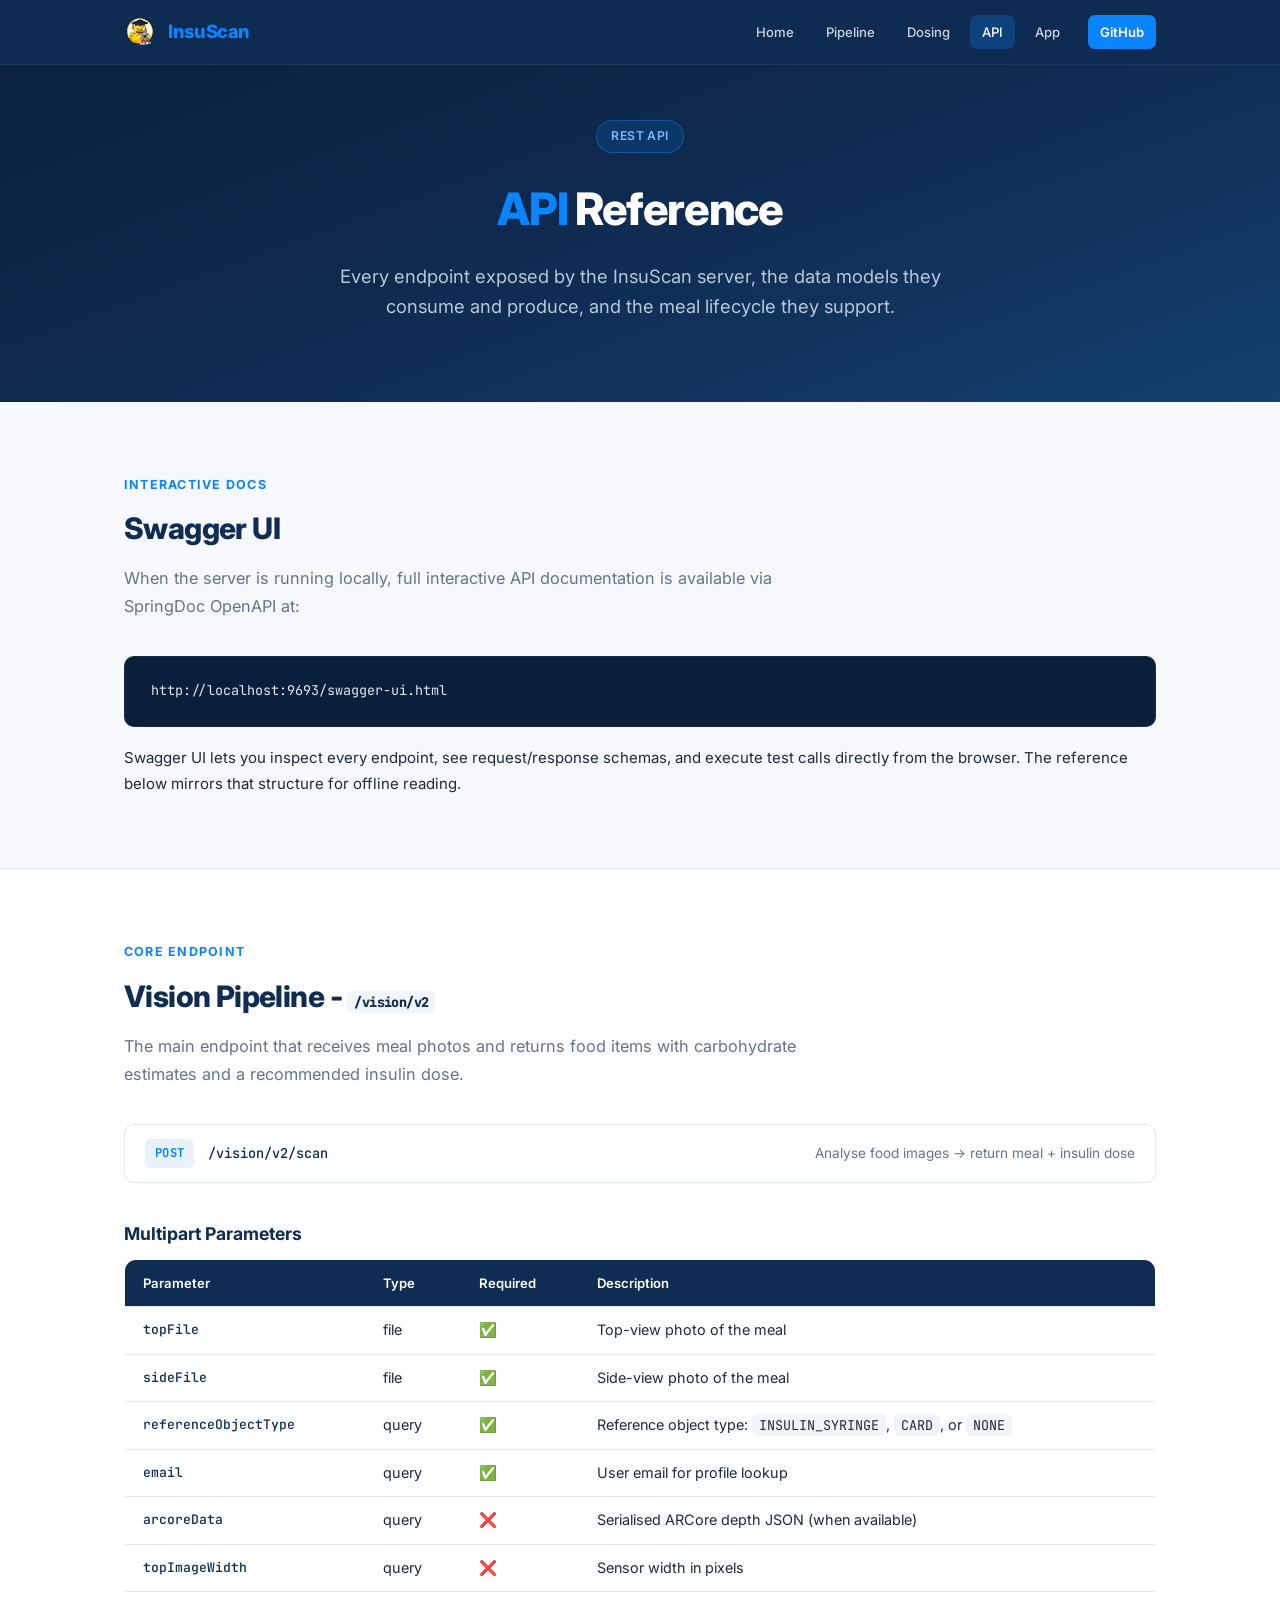
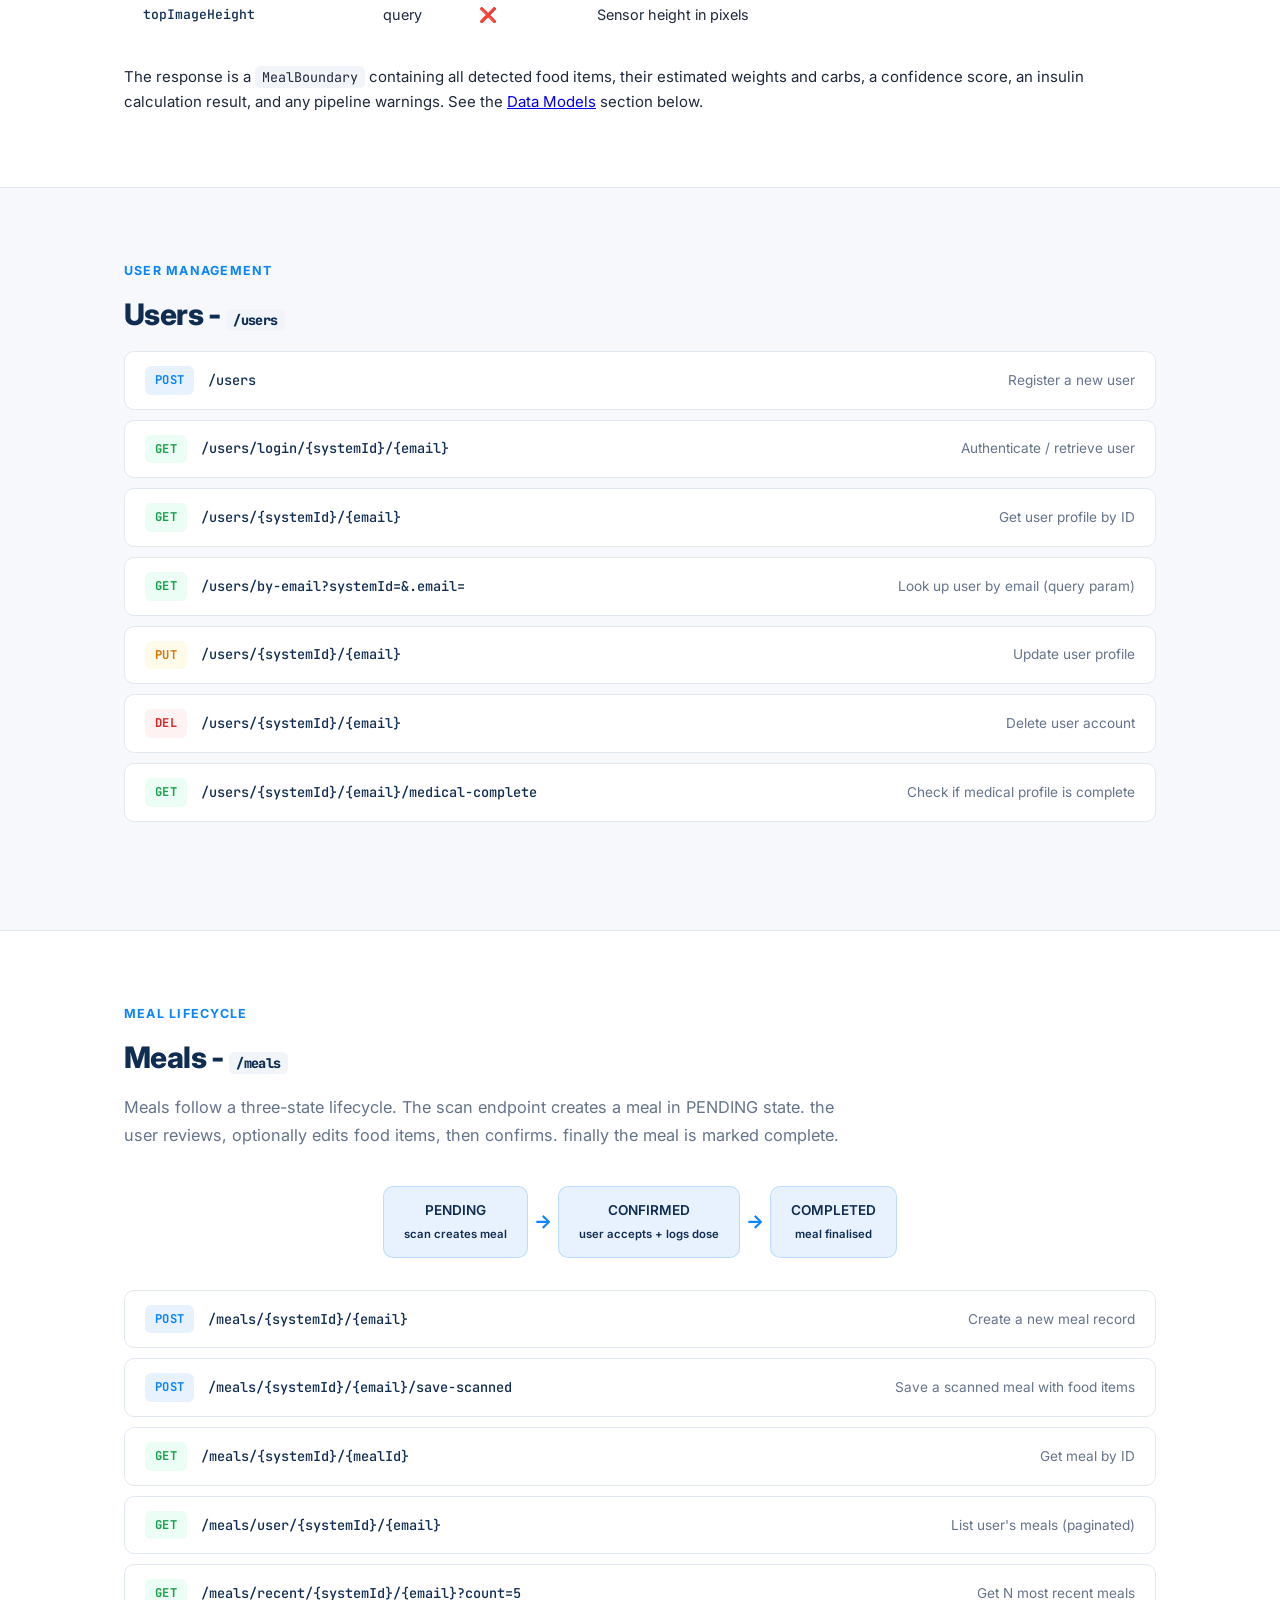
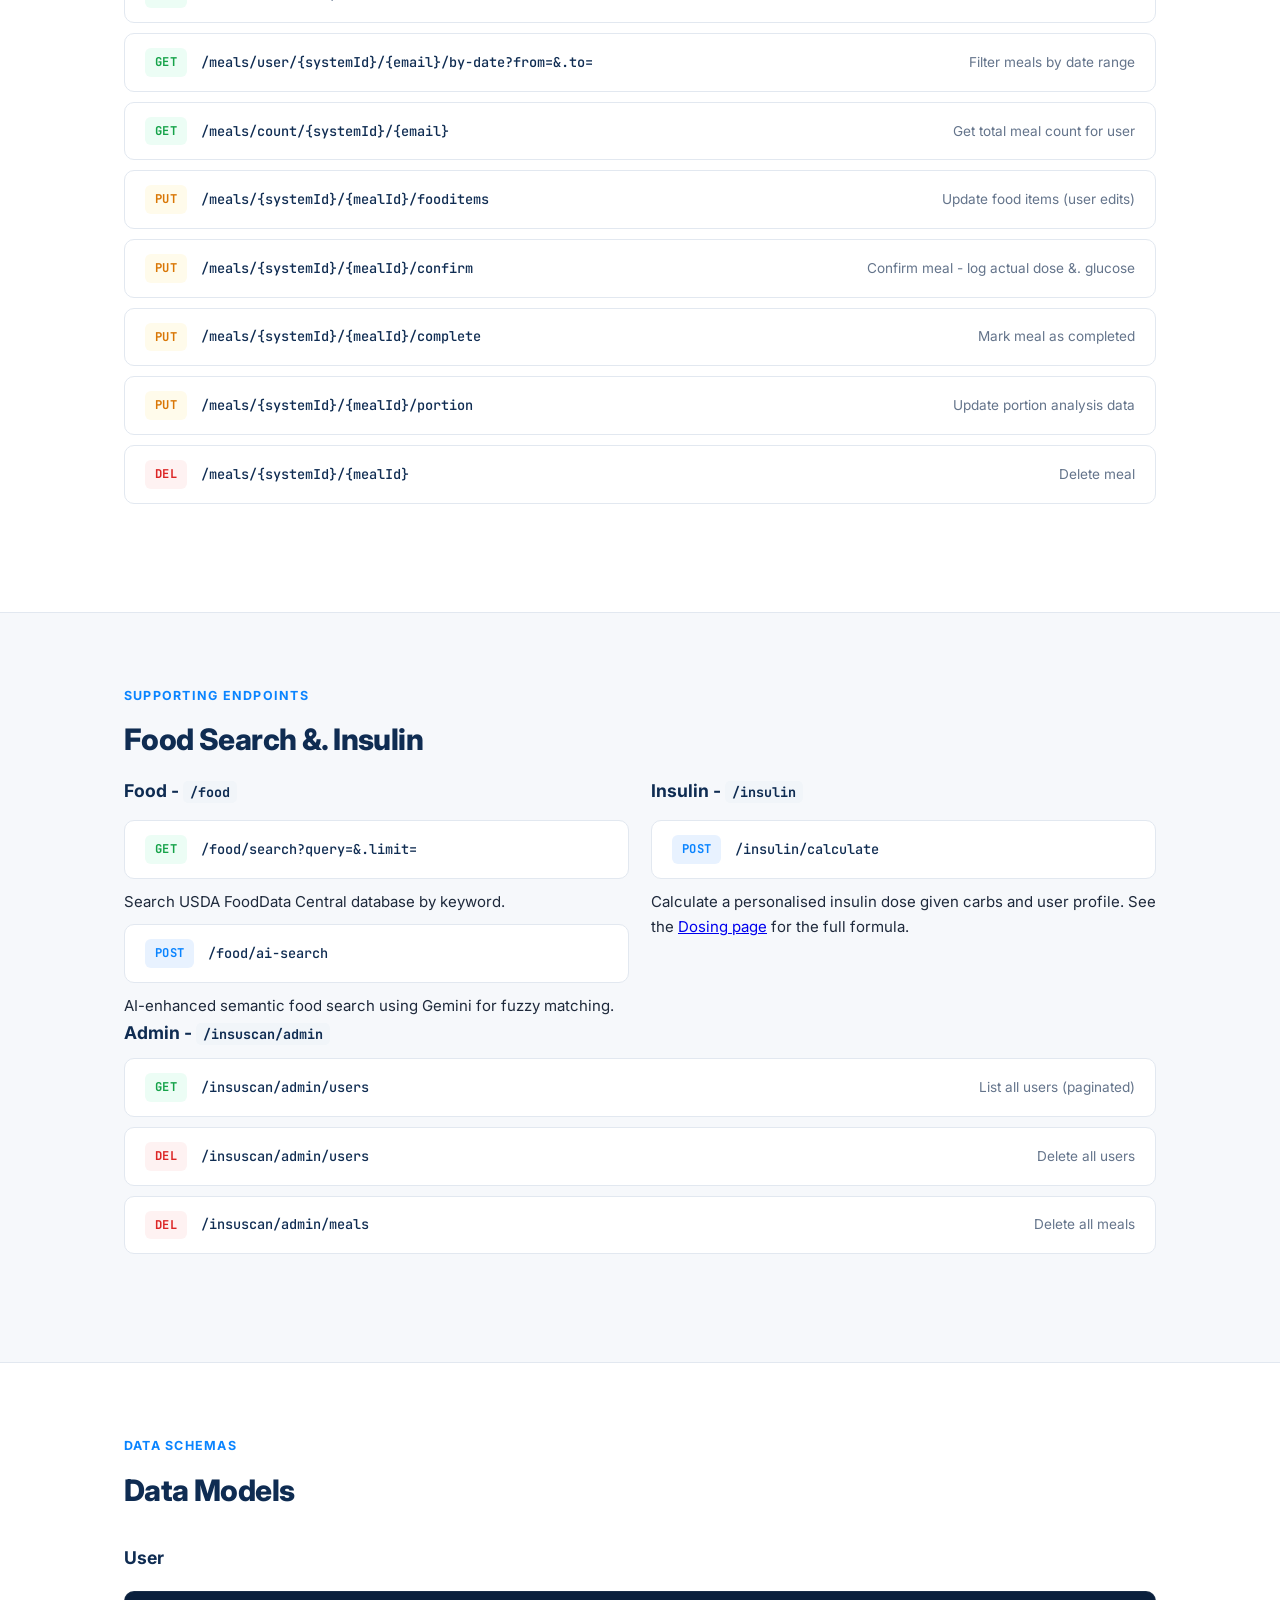
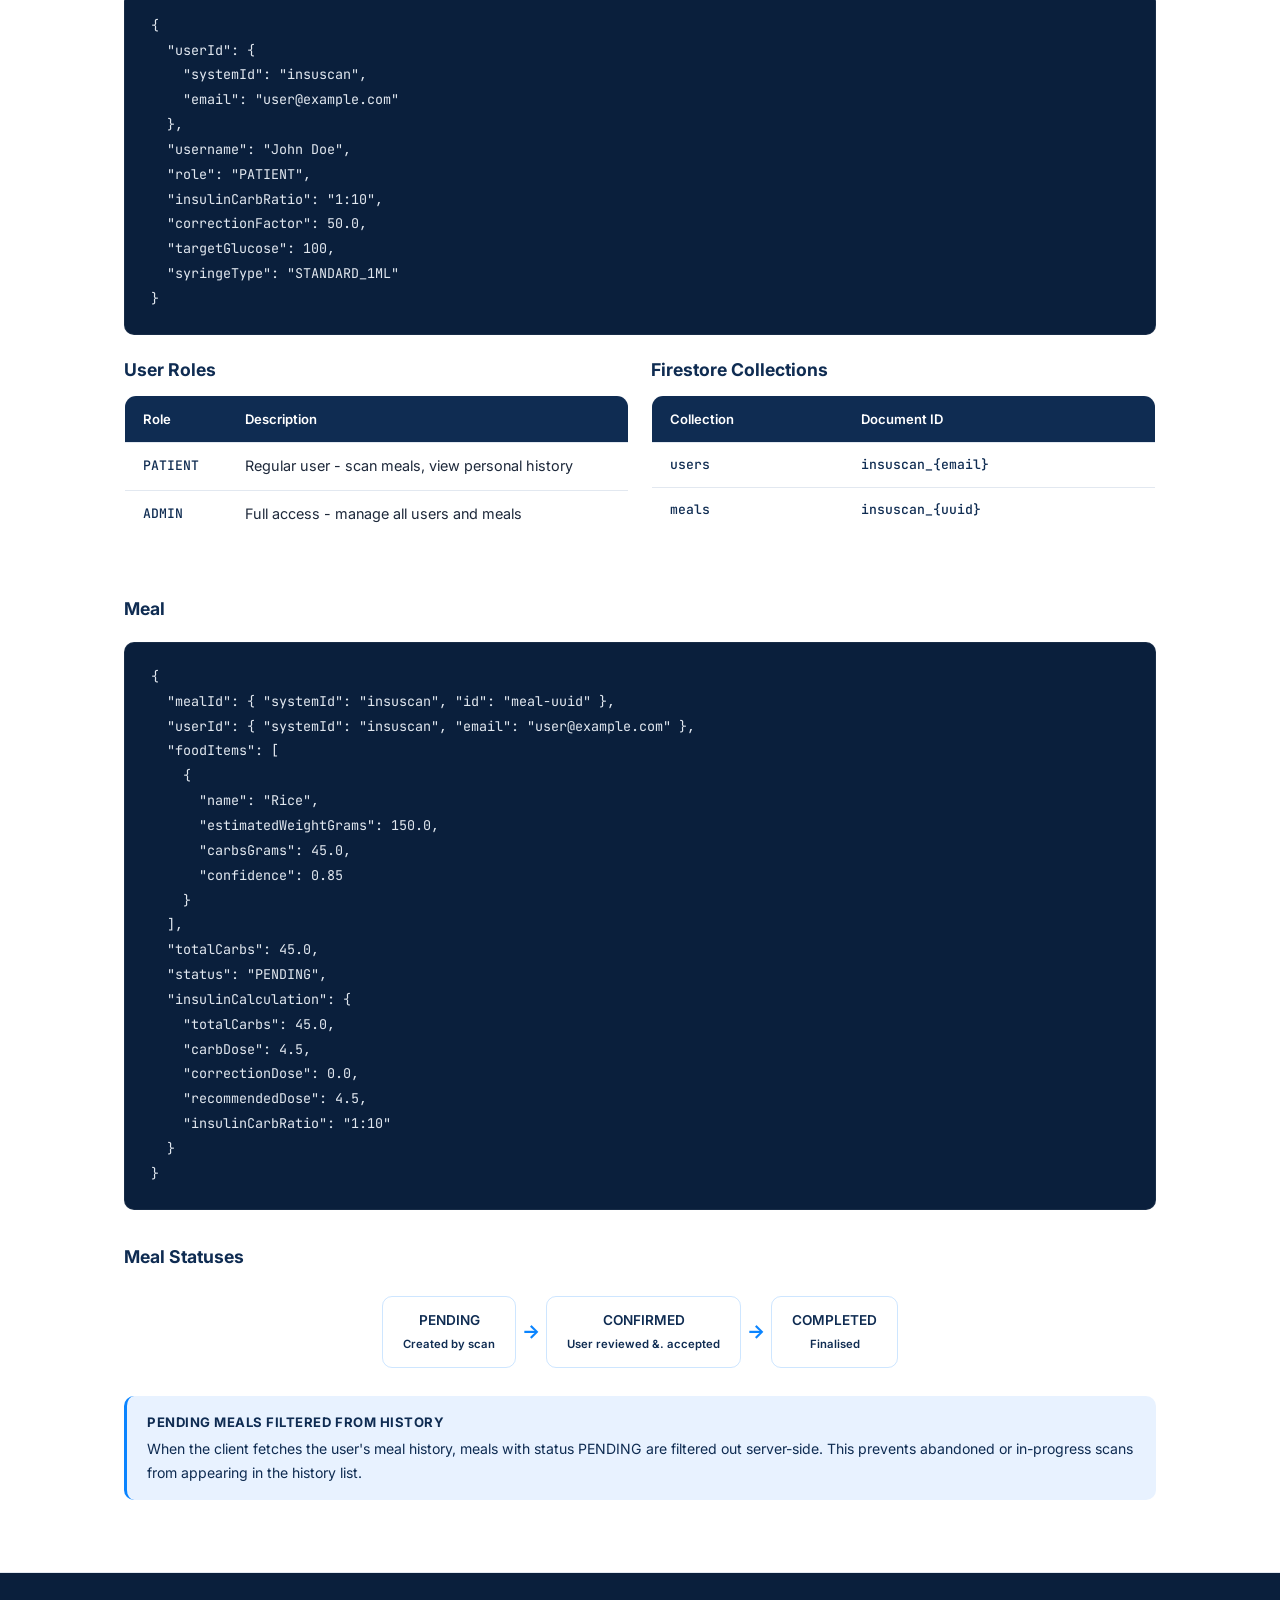
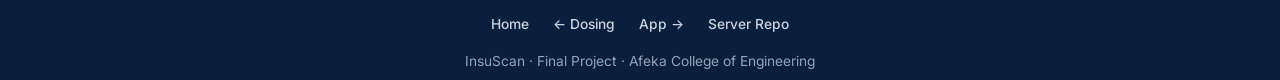
==== commit 6f70dbe0: "Update api.html" ====
--- a/docs/api.html
+++ b/docs/api.html
@@ -3,7 +3,7 @@
 <head>
 <meta charset="UTF-8">
 <meta name="viewport" content="width=device-width, initial-scale=1.0">
-<title>API Reference — InsuScan Documentation</title>
+<title>API Reference - InsuScan Documentation</title>
 <link rel="stylesheet" href="style.css">
 </head>
 <body>
@@ -21,7 +21,20 @@
   <span class="brand-text">
     Insu<span class="brand-accent">Scan</span>
   </span>
-</a>    <div class="nav-links">
+</a> 
+    <button
+      class="menu-toggle"
+      type="button"
+      aria-label="Open navigation menu"
+      aria-expanded="false"
+      aria-controls="primary-navigation"
+    >
+      <span></span>
+      <span></span>
+      <span></span>
+    </button>
+
+    <div class="nav-links" id="primary-navigation">
       <a href="index.html">Home</a>
       <a href="pipeline.html">Pipeline</a>
       <a href="insulin.html">Dosing</a>
@@ -59,7 +72,7 @@
 <section class="alt">
   <div class="container">
     <div class="section-label">Core Endpoint</div>
-    <h2>Vision Pipeline — <code>/vision/v2</code></h2>
+    <h2>Vision Pipeline - <code>/vision/v2</code></h2>
     <p class="section-intro">
       The main endpoint that receives meal photos and returns food items with carbohydrate estimates and a recommended insulin dose.
     </p>
@@ -94,7 +107,7 @@
 <section>
   <div class="container">
     <div class="section-label">User Management</div>
-    <h2>Users — <code>/users</code></h2>
+    <h2>Users - <code>/users</code></h2>
 
     <div class="endpoint-group">
       <div class="endpoint">
@@ -114,7 +127,7 @@
       </div>
       <div class="endpoint">
         <span class="method get">GET</span>
-        <span class="path">/users/by-email?systemId=&amp;email=</span>
+        <span class="path">/users/by-email?systemId=&amp.email=</span>
         <span class="desc">Look up user by email (query param)</span>
       </div>
       <div class="endpoint">
@@ -140,9 +153,9 @@
 <section class="alt">
   <div class="container">
     <div class="section-label">Meal Lifecycle</div>
-    <h2>Meals — <code>/meals</code></h2>
+    <h2>Meals - <code>/meals</code></h2>
     <p class="section-intro">
-      Meals follow a three-state lifecycle. The scan endpoint creates a meal in PENDING state; the user reviews, optionally edits food items, then confirms; finally the meal is marked complete.
+      Meals follow a three-state lifecycle. The scan endpoint creates a meal in PENDING state. the user reviews, optionally edits food items, then confirms. finally the meal is marked complete.
     </p>
 
     <div class="flow-steps" style="margin-bottom:32px">
@@ -181,7 +194,7 @@
       </div>
       <div class="endpoint">
         <span class="method get">GET</span>
-        <span class="path">/meals/user/{systemId}/{email}/by-date?from=&amp;to=</span>
+        <span class="path">/meals/user/{systemId}/{email}/by-date?from=&amp.to=</span>
         <span class="desc">Filter meals by date range</span>
       </div>
       <div class="endpoint">
@@ -197,7 +210,7 @@
       <div class="endpoint">
         <span class="method put">PUT</span>
         <span class="path">/meals/{systemId}/{mealId}/confirm</span>
-        <span class="desc">Confirm meal — log actual dose &amp; glucose</span>
+        <span class="desc">Confirm meal - log actual dose &amp. glucose</span>
       </div>
       <div class="endpoint">
         <span class="method put">PUT</span>
@@ -222,33 +235,33 @@
 <section>
   <div class="container">
     <div class="section-label">Supporting Endpoints</div>
-    <h2>Food Search &amp; Insulin</h2>
+    <h2>Food Search &amp. Insulin</h2>
 
     <div class="two-col">
       <div>
-        <h3 style="margin-bottom:14px">Food — <code>/food</code></h3>
+        <h3 style="margin-bottom:14px">Food - <code>/food</code></h3>
         <div class="endpoint">
           <span class="method get">GET</span>
-          <span class="path">/food/search?query=&amp;limit=</span>
+          <span class="path">/food/search?query=&amp.limit=</span>
         </div>
-        <p style="margin-top:8px;color:var(--muted);font-size:.9rem">Search USDA FoodData Central database by keyword.</p>
+        <p style="margin-top:8px.color:var(--muted).font-size:.9rem">Search USDA FoodData Central database by keyword.</p>
         <div class="endpoint" style="margin-top:10px">
           <span class="method post">POST</span>
           <span class="path">/food/ai-search</span>
         </div>
-        <p style="margin-top:8px;color:var(--muted);font-size:.9rem">AI-enhanced semantic food search using Gemini for fuzzy matching.</p>
+        <p style="margin-top:8px.color:var(--muted).font-size:.9rem">AI-enhanced semantic food search using Gemini for fuzzy matching.</p>
       </div>
       <div>
-        <h3 style="margin-bottom:14px">Insulin — <code>/insulin</code></h3>
+        <h3 style="margin-bottom:14px">Insulin - <code>/insulin</code></h3>
         <div class="endpoint">
           <span class="method post">POST</span>
           <span class="path">/insulin/calculate</span>
         </div>
-        <p style="margin-top:8px;color:var(--muted);font-size:.9rem">Calculate a personalised insulin dose given carbs and user profile. See the <a href="insulin.html">Dosing page</a> for the full formula.</p>
-      </div>
-    </div>
-
-    <h3 style="margin-top:36px;margin-bottom:14px">Admin — <code>/insuscan/admin</code></h3>
+        <p style="margin-top:8px.color:var(--muted).font-size:.9rem">Calculate a personalised insulin dose given carbs and user profile. See the <a href="insulin.html">Dosing page</a> for the full formula.</p>
+      </div>
+    </div>
+
+    <h3 style="margin-top:36px.margin-bottom:14px">Admin - <code>/insuscan/admin</code></h3>
     <div class="endpoint-group">
       <div class="endpoint">
         <span class="method get">GET</span>
@@ -294,8 +307,8 @@
         <h3>User Roles</h3>
         <table>
           <tr><th>Role</th><th>Description</th></tr>
-          <tr><td class="mono">PATIENT</td><td>Regular user — scan meals, view personal history</td></tr>
-          <tr><td class="mono">ADMIN</td><td>Full access — manage all users and meals</td></tr>
+          <tr><td class="mono">PATIENT</td><td>Regular user - scan meals, view personal history</td></tr>
+          <tr><td class="mono">ADMIN</td><td>Full access - manage all users and meals</td></tr>
         </table>
       </div>
       <div>
@@ -333,11 +346,11 @@
 
     <h3 style="margin-top:32px">Meal Statuses</h3>
     <div class="flow-steps">
-      <div class="flow-step" style="background:var(--amber-soft);border-color:rgba(217,119,6,.3)">PENDING<br><small>Created by scan</small></div>
+      <div class="flow-step" style="background:var(--amber-soft).border-color:rgba(217,119,6,.3)">PENDING<br><small>Created by scan</small></div>
       <div class="flow-arrow">→</div>
-      <div class="flow-step" style="background:var(--accent-soft);border-color:rgba(10,132,255,.3)">CONFIRMED<br><small>User reviewed &amp; accepted</small></div>
+      <div class="flow-step" style="background:var(--accent-soft).border-color:rgba(10,132,255,.3)">CONFIRMED<br><small>User reviewed &amp. accepted</small></div>
       <div class="flow-arrow">→</div>
-      <div class="flow-step" style="background:var(--green-soft);border-color:rgba(22,163,74,.3)">COMPLETED<br><small>Finalised</small></div>
+      <div class="flow-step" style="background:var(--green-soft).border-color:rgba(22,163,74,.3)">COMPLETED<br><small>Finalised</small></div>
     </div>
 
     <div class="detail-box insight" style="margin-top:28px">
@@ -359,5 +372,6 @@
   </div>
 </footer>
 
+<script src="script.js"></script>
 </body>
 </html>
--- a/docs/style.css
+++ b/docs/style.css
@@ -524,3 +524,172 @@
     transform: translateY(-7px) rotate(-45deg);
   }
 }
+
+/* Documentation image galleries */
+
+.doc-image {
+  display: block;
+  width: 100%;
+  height: 230px;
+  object-fit: contain;
+  background: #fff;
+  border: 1px solid var(--border);
+  border-radius: 12px;
+}
+
+.image-gallery {
+  display: grid;
+  grid-template-columns: repeat(2, minmax(0, 1fr));
+  gap: 18px;
+  margin-top: 24px;
+}
+
+.image-gallery.three-columns {
+  grid-template-columns: repeat(3, minmax(0, 1fr));
+}
+
+.image-figure {
+  margin: 0;
+  padding: 12px;
+  background: var(--surface);
+  border: 1px solid var(--border);
+  border-radius: 14px;
+  box-shadow: var(--shadow);
+}
+
+.image-figure figcaption {
+  margin-top: 10px;
+  color: var(--muted);
+  font-size: 0.85rem;
+  text-align: center;
+  line-height: 1.4;
+}
+
+.problem-card-image {
+  display: block;
+  width: 100%;
+  height: 210px;
+  margin-bottom: 20px;
+  object-fit: contain;
+  background: #fff;
+  border-radius: 10px;
+}
+
+@media (max-width: 750px) {
+  .image-gallery,
+  .image-gallery.three-columns {
+    grid-template-columns: 1fr;
+  }
+
+  .doc-image {
+    height: auto;
+    max-height: 330px;
+  }
+
+  .problem-card-image {
+    height: auto;
+    max-height: 280px;
+  }
+}
+
+/* Vertical Android app demo */
+
+.app-demo-video {
+  width: min(100%, 220px);
+  aspect-ratio: 9 / 16;
+  margin: 32px auto 0;
+  overflow: hidden;
+  border: 1px solid var(--border);
+  border-radius: 20px;
+  background: #000;
+  box-shadow: var(--shadow-lg);
+}
+
+.app-demo-video iframe {
+  display: block;
+  width: 100%;
+  height: 100%;
+  border: 0;
+}
+
+/* Android app screenshot flow */
+
+.app-screen-gallery {
+  display: grid;
+  grid-template-columns:
+    minmax(170px, 220px)
+    42px
+    minmax(170px, 220px)
+    42px
+    minmax(170px, 220px);
+  align-items: center;
+  justify-content: center;
+  gap: 12px;
+  margin-top: 32px;
+}
+
+.app-screen-card {
+  margin: 0;
+  padding: 10px;
+  background: var(--surface);
+  border: 1px solid var(--border);
+  border-radius: 16px;
+  box-shadow: var(--shadow);
+}
+
+.app-screen-card img {
+  display: block;
+  width: 100%;
+  height: auto;
+  max-height: 390px;
+  object-fit: contain;
+  border-radius: 10px;
+}
+
+.app-screen-card figcaption {
+  margin-top: 12px;
+  color: var(--muted);
+  font-size: 0.82rem;
+  line-height: 1.45;
+  text-align: center;
+}
+
+.app-screen-card figcaption strong {
+  display: block;
+  margin-bottom: 3px;
+  color: var(--navy);
+  font-size: 0.95rem;
+}
+
+.screen-arrow {
+  color: var(--accent);
+  font-size: 2.2rem;
+  font-weight: 800;
+  line-height: 1;
+  text-align: center;
+}
+
+/* Keep the process horizontal on phones */
+
+@media (max-width: 820px) {
+  .app-screen-gallery {
+    display: flex;
+    justify-content: flex-start;
+    align-items: center;
+    gap: 10px;
+    overflow-x: auto;
+    padding: 8px 4px 18px;
+    scroll-snap-type: x mandatory;
+  }
+
+  .app-screen-card {
+    flex: 0 0 190px;
+    scroll-snap-align: start;
+  }
+
+  .screen-arrow {
+    flex: 0 0 28px;
+    font-size: 1.8rem;
+  }
+}
+
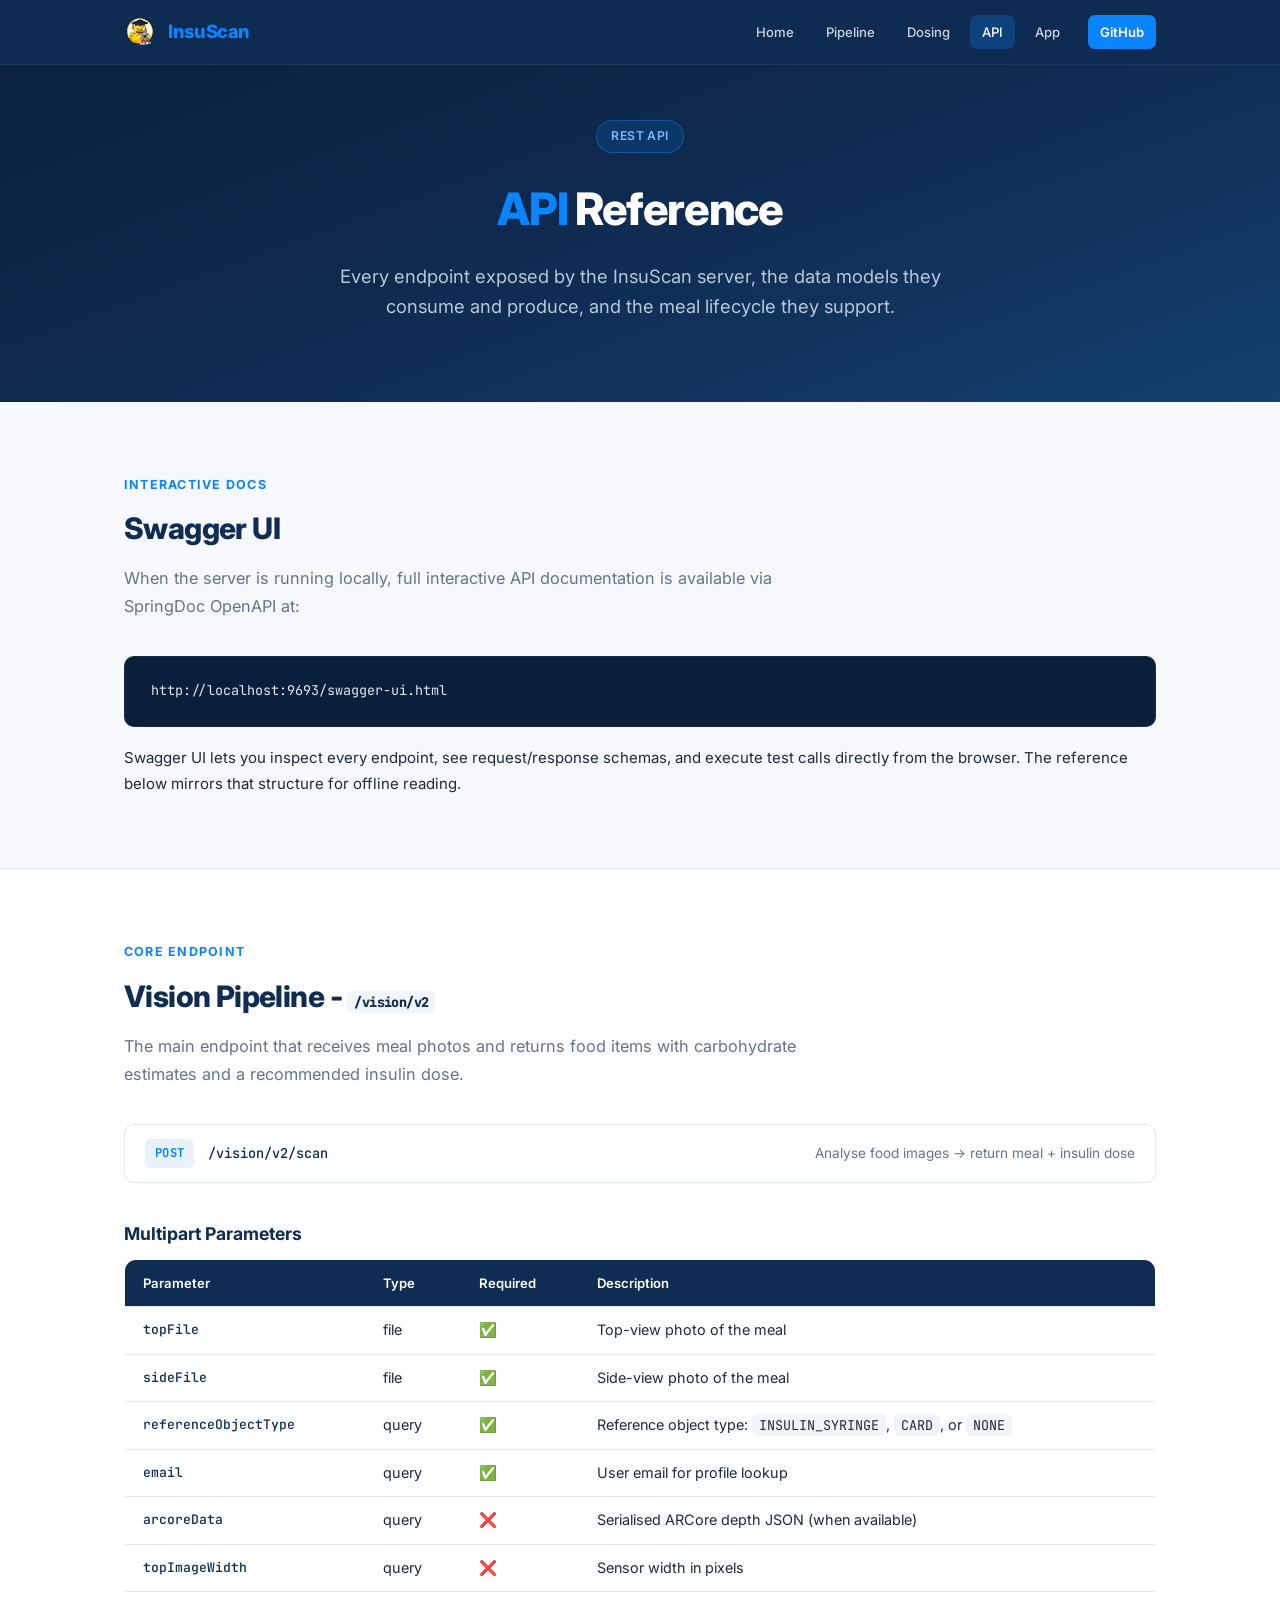
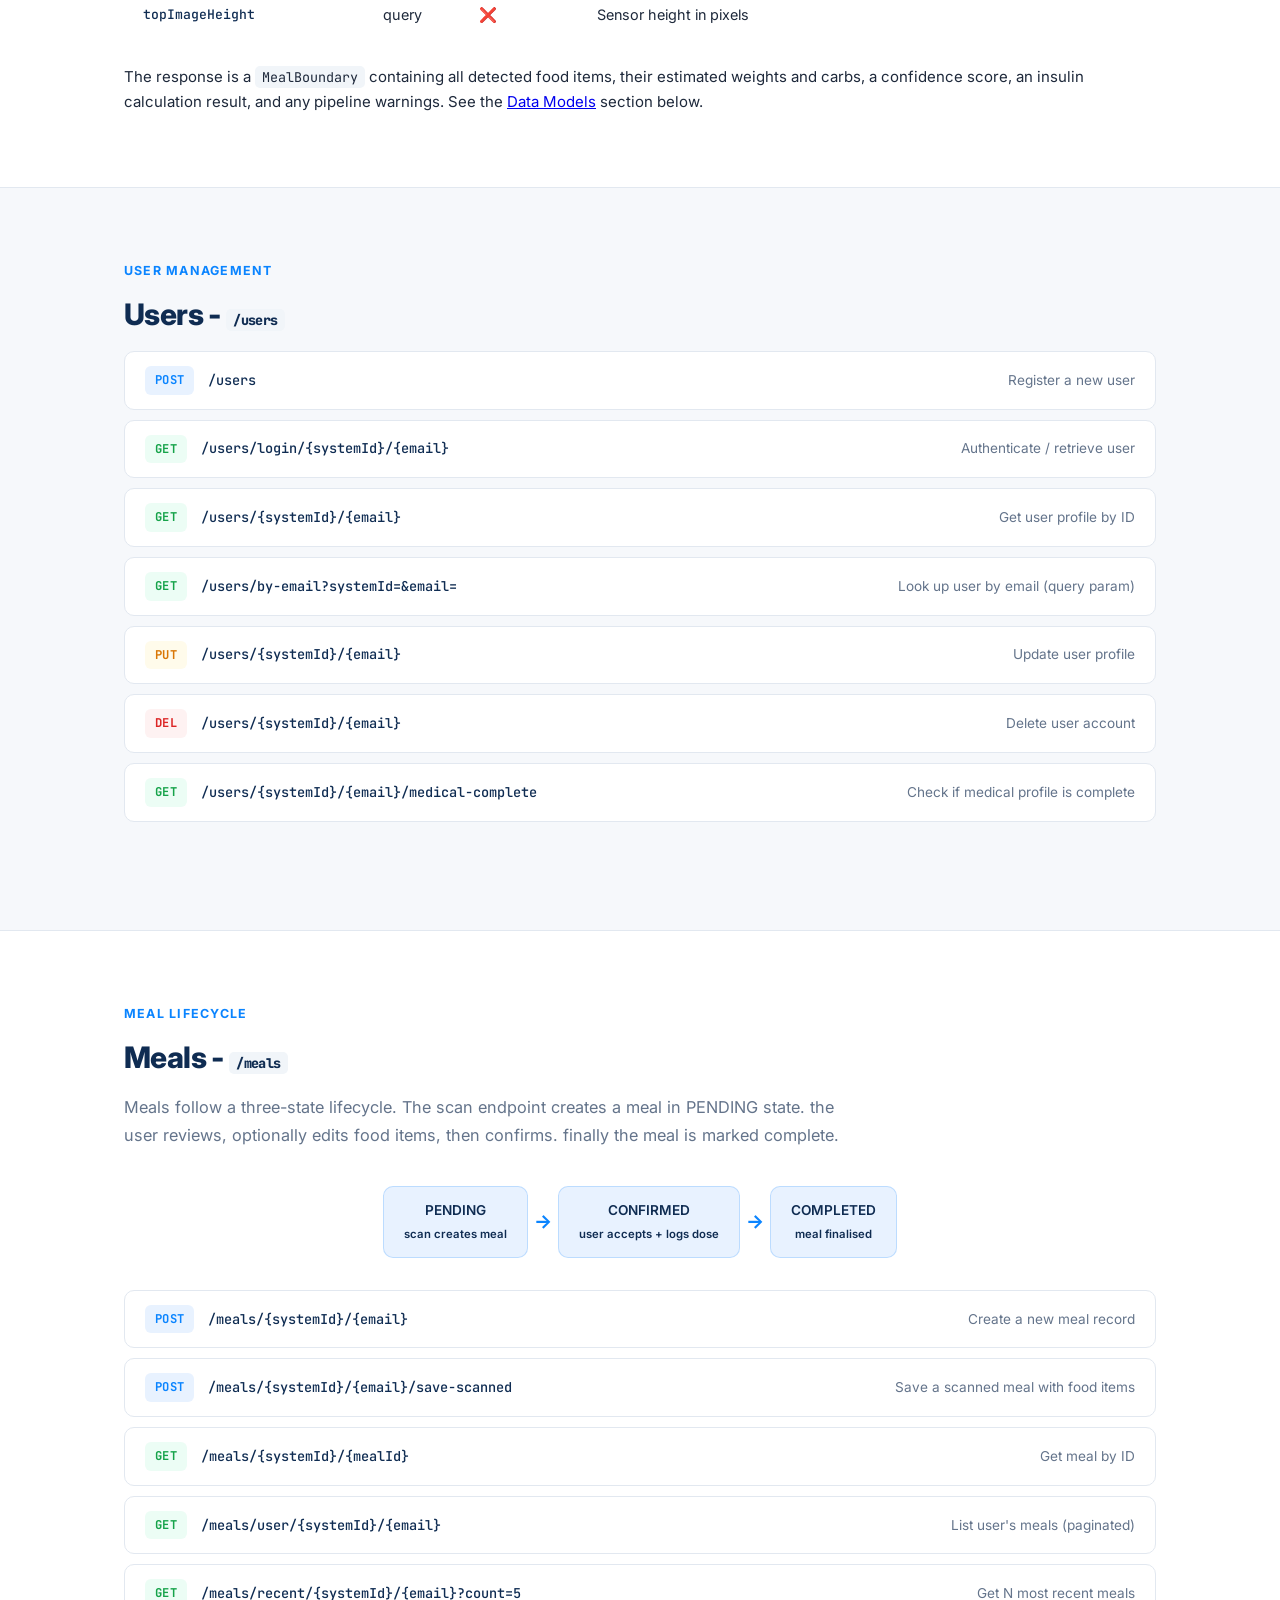
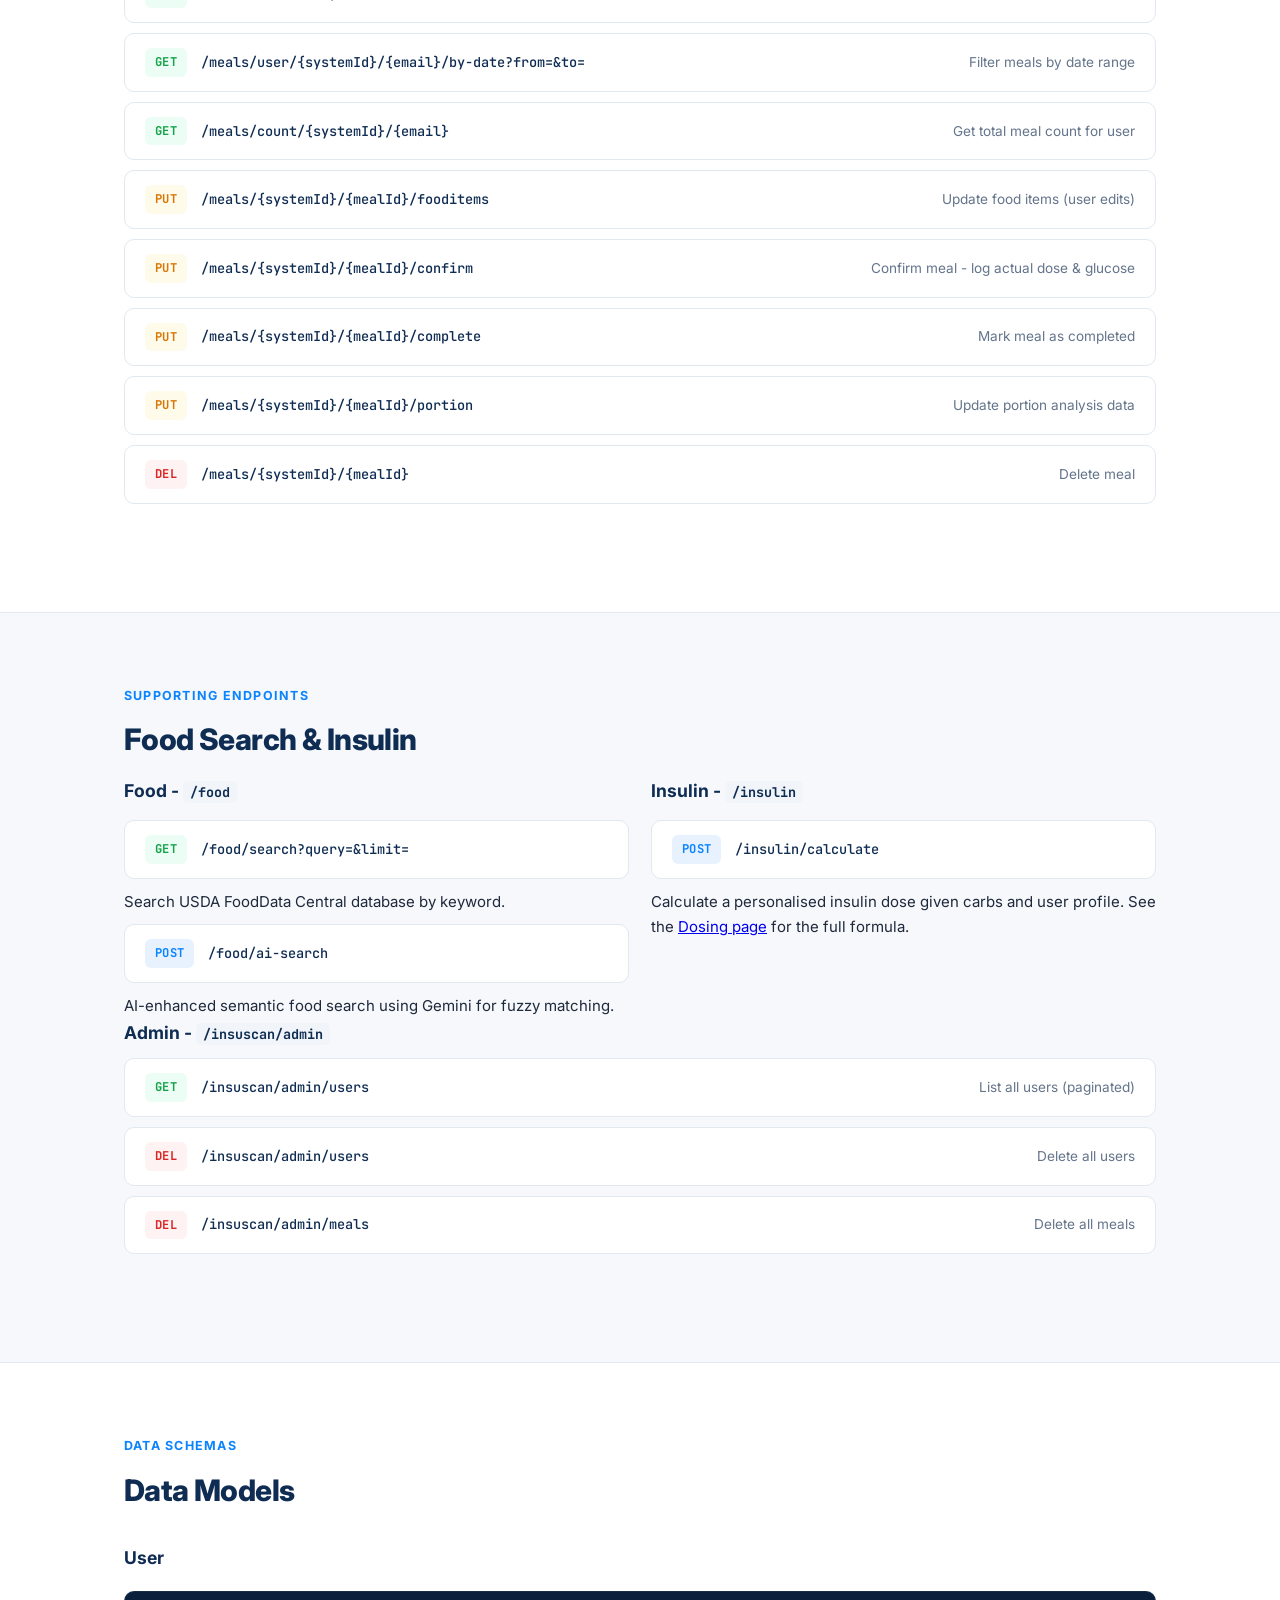
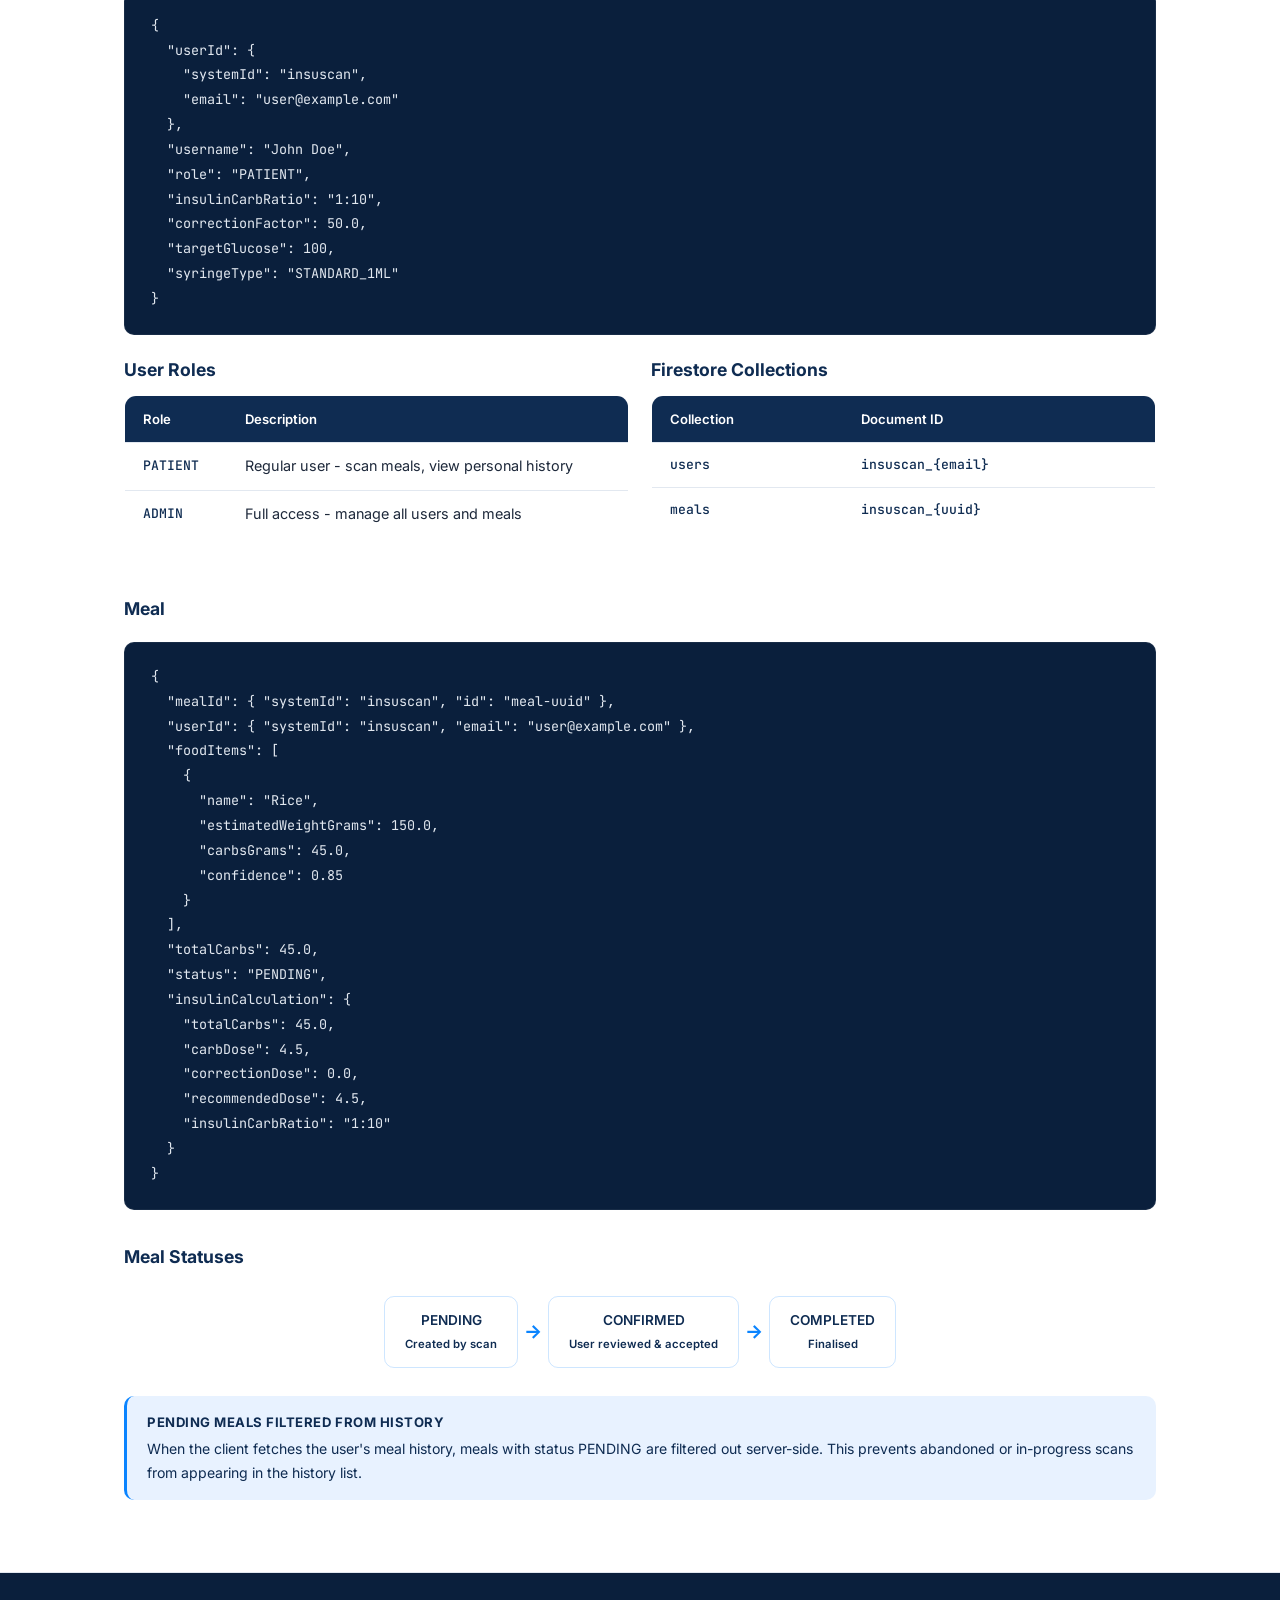
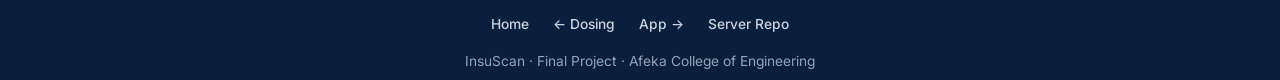
==== commit b64f28b8: "Fix HTML entity for ampersand in API documentation" ====
--- a/docs/api.html
+++ b/docs/api.html
@@ -127,7 +127,7 @@
       </div>
       <div class="endpoint">
         <span class="method get">GET</span>
-        <span class="path">/users/by-email?systemId=&amp.email=</span>
+        <span class="path">/users/by-email?systemId=&amp;email=</span>
         <span class="desc">Look up user by email (query param)</span>
       </div>
       <div class="endpoint">
@@ -194,7 +194,7 @@
       </div>
       <div class="endpoint">
         <span class="method get">GET</span>
-        <span class="path">/meals/user/{systemId}/{email}/by-date?from=&amp.to=</span>
+        <span class="path">/meals/user/{systemId}/{email}/by-date?from=&amp;to=</span>
         <span class="desc">Filter meals by date range</span>
       </div>
       <div class="endpoint">
@@ -210,7 +210,7 @@
       <div class="endpoint">
         <span class="method put">PUT</span>
         <span class="path">/meals/{systemId}/{mealId}/confirm</span>
-        <span class="desc">Confirm meal - log actual dose &amp. glucose</span>
+        <span class="desc">Confirm meal - log actual dose &amp; glucose</span>
       </div>
       <div class="endpoint">
         <span class="method put">PUT</span>
@@ -235,14 +235,14 @@
 <section>
   <div class="container">
     <div class="section-label">Supporting Endpoints</div>
-    <h2>Food Search &amp. Insulin</h2>
+    <h2>Food Search &amp; Insulin</h2>
 
     <div class="two-col">
       <div>
         <h3 style="margin-bottom:14px">Food - <code>/food</code></h3>
         <div class="endpoint">
           <span class="method get">GET</span>
-          <span class="path">/food/search?query=&amp.limit=</span>
+          <span class="path">/food/search?query=&amp;limit=</span>
         </div>
         <p style="margin-top:8px.color:var(--muted).font-size:.9rem">Search USDA FoodData Central database by keyword.</p>
         <div class="endpoint" style="margin-top:10px">
@@ -348,7 +348,7 @@
     <div class="flow-steps">
       <div class="flow-step" style="background:var(--amber-soft).border-color:rgba(217,119,6,.3)">PENDING<br><small>Created by scan</small></div>
       <div class="flow-arrow">→</div>
-      <div class="flow-step" style="background:var(--accent-soft).border-color:rgba(10,132,255,.3)">CONFIRMED<br><small>User reviewed &amp. accepted</small></div>
+      <div class="flow-step" style="background:var(--accent-soft).border-color:rgba(10,132,255,.3)">CONFIRMED<br><small>User reviewed &amp; accepted</small></div>
       <div class="flow-arrow">→</div>
       <div class="flow-step" style="background:var(--green-soft).border-color:rgba(22,163,74,.3)">COMPLETED<br><small>Finalised</small></div>
     </div>
